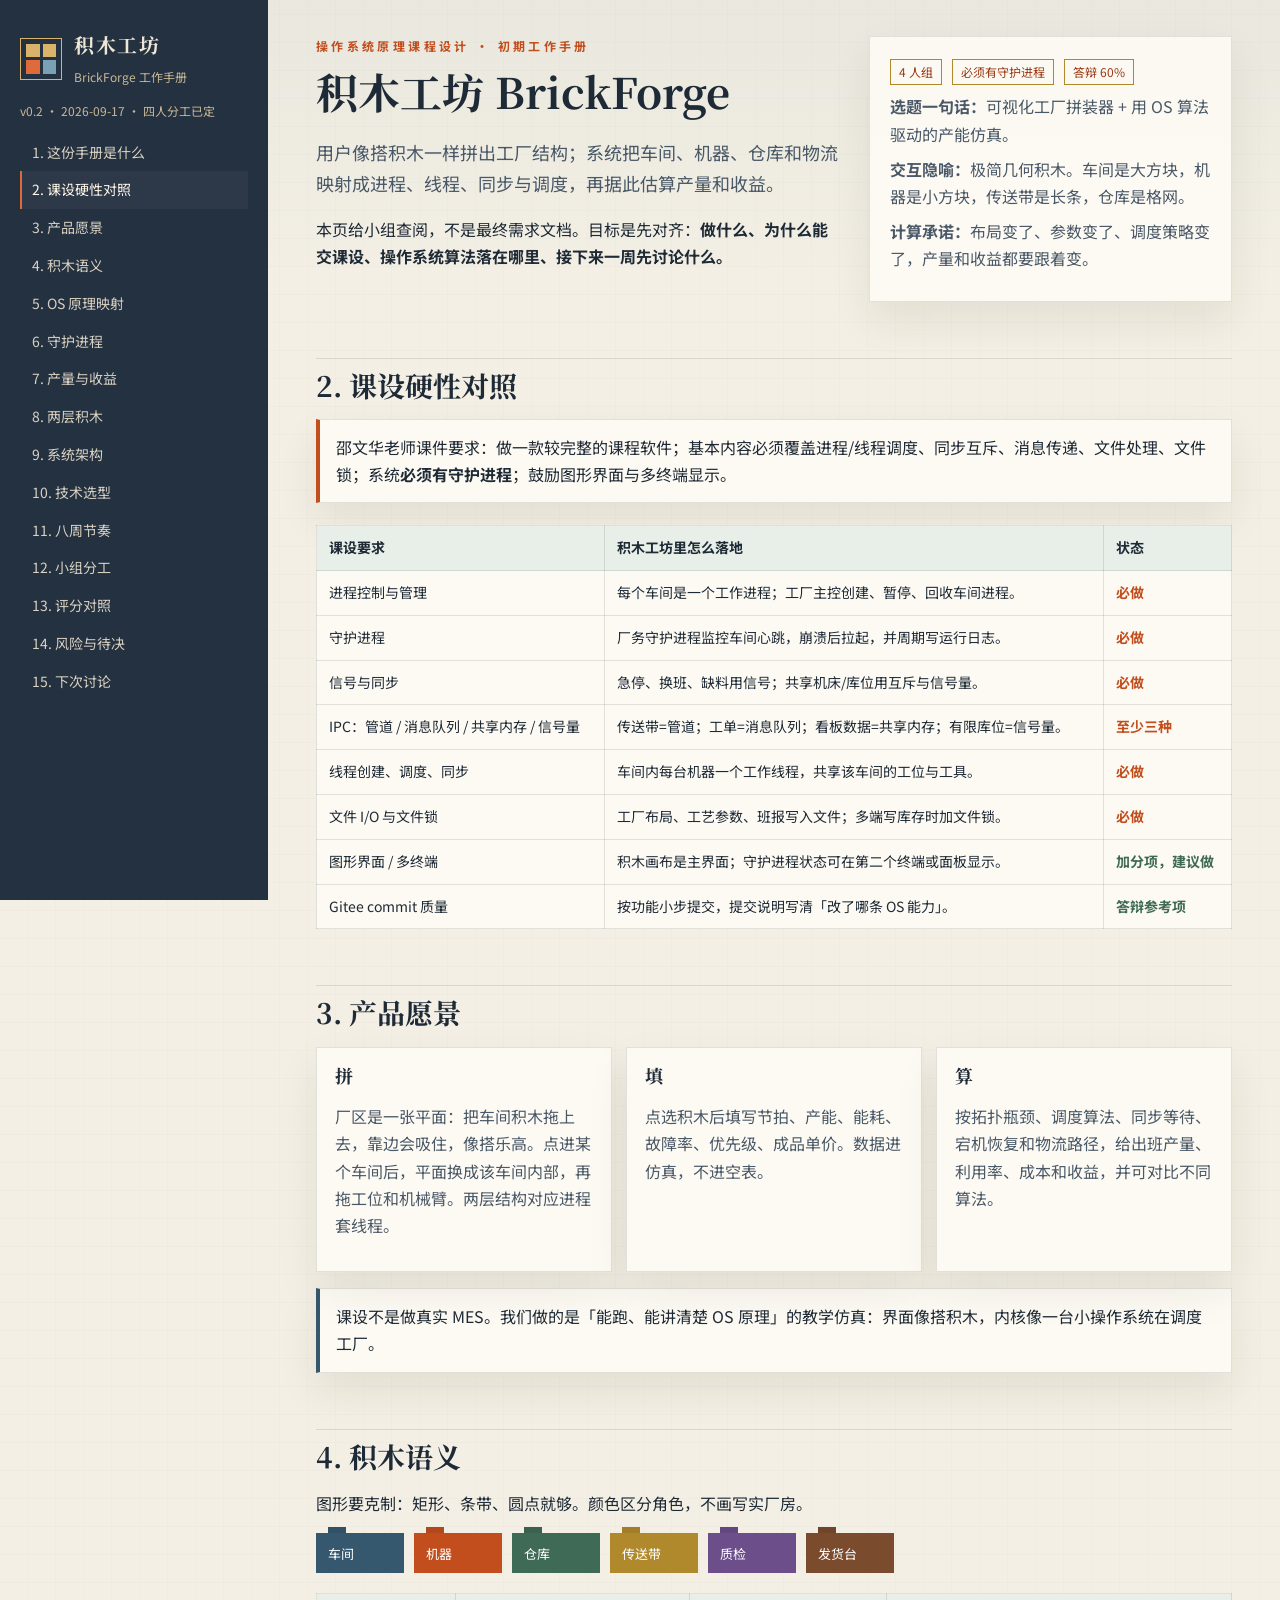
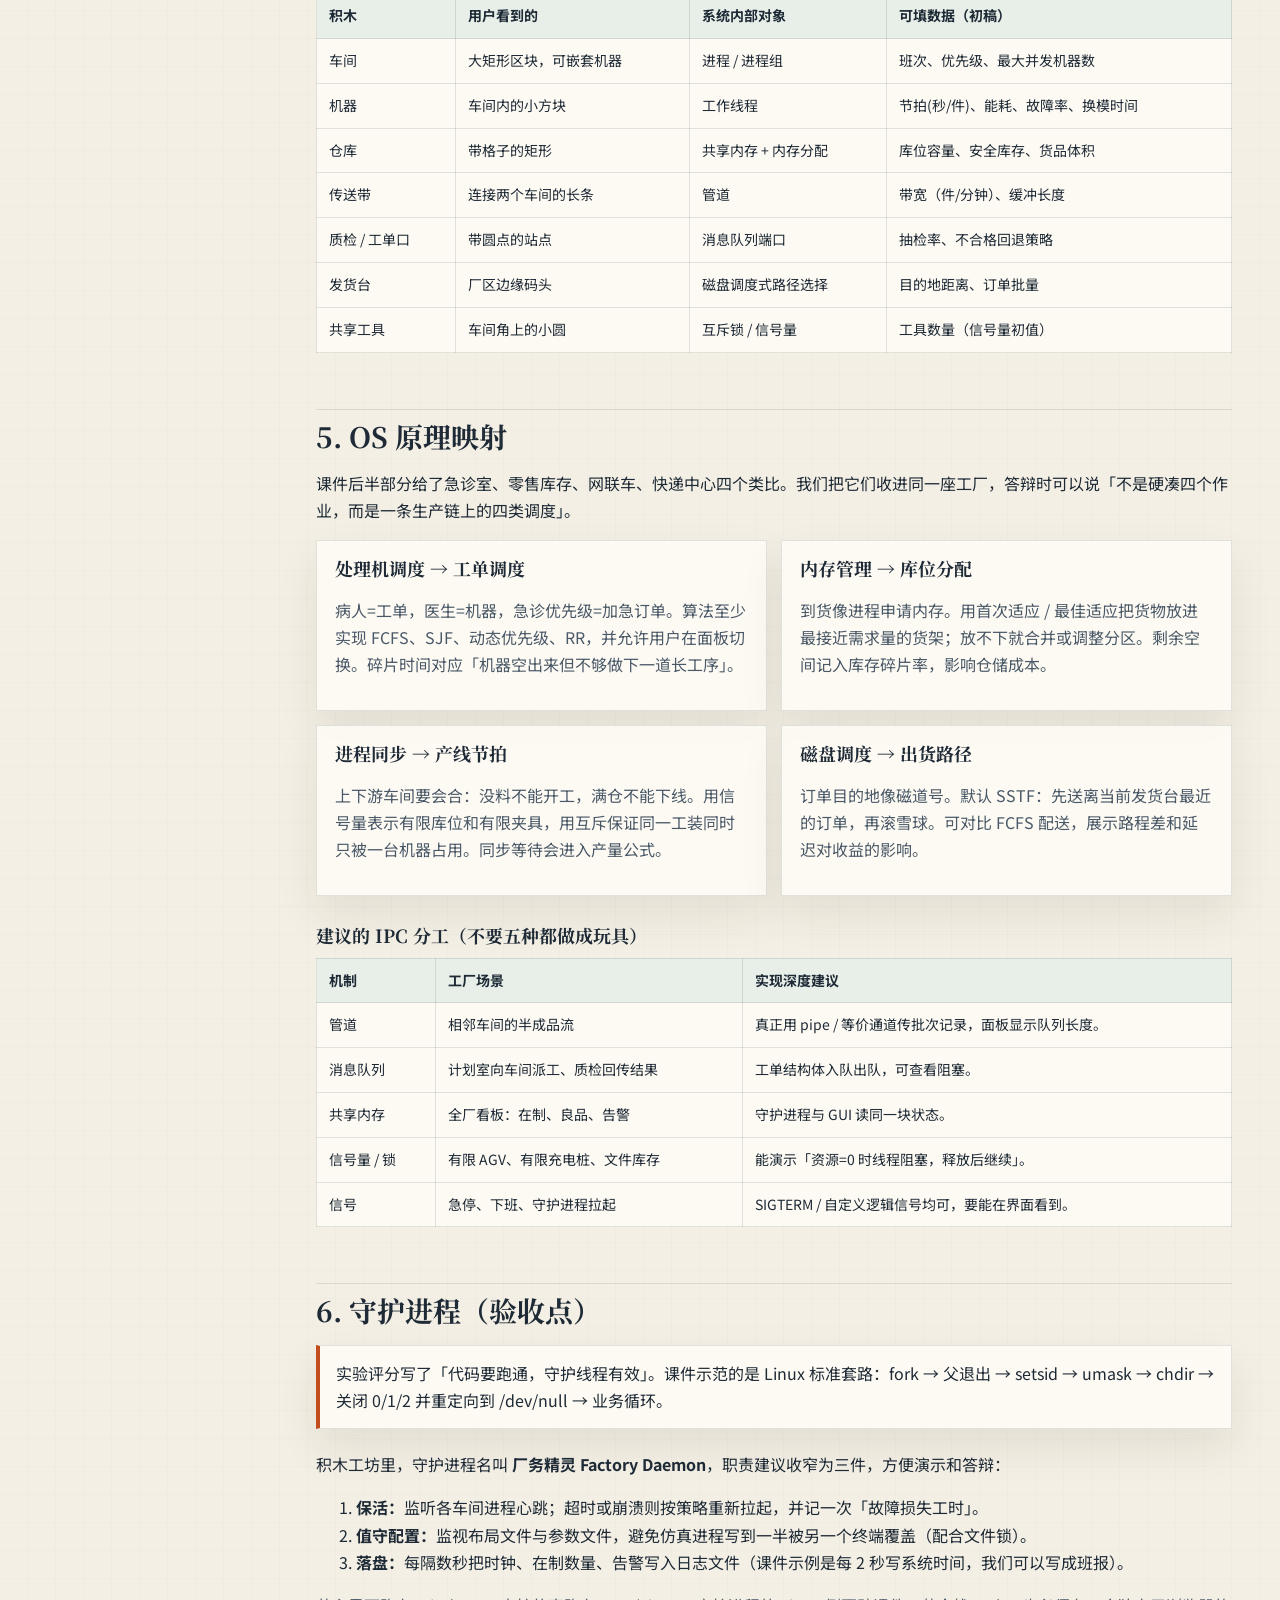
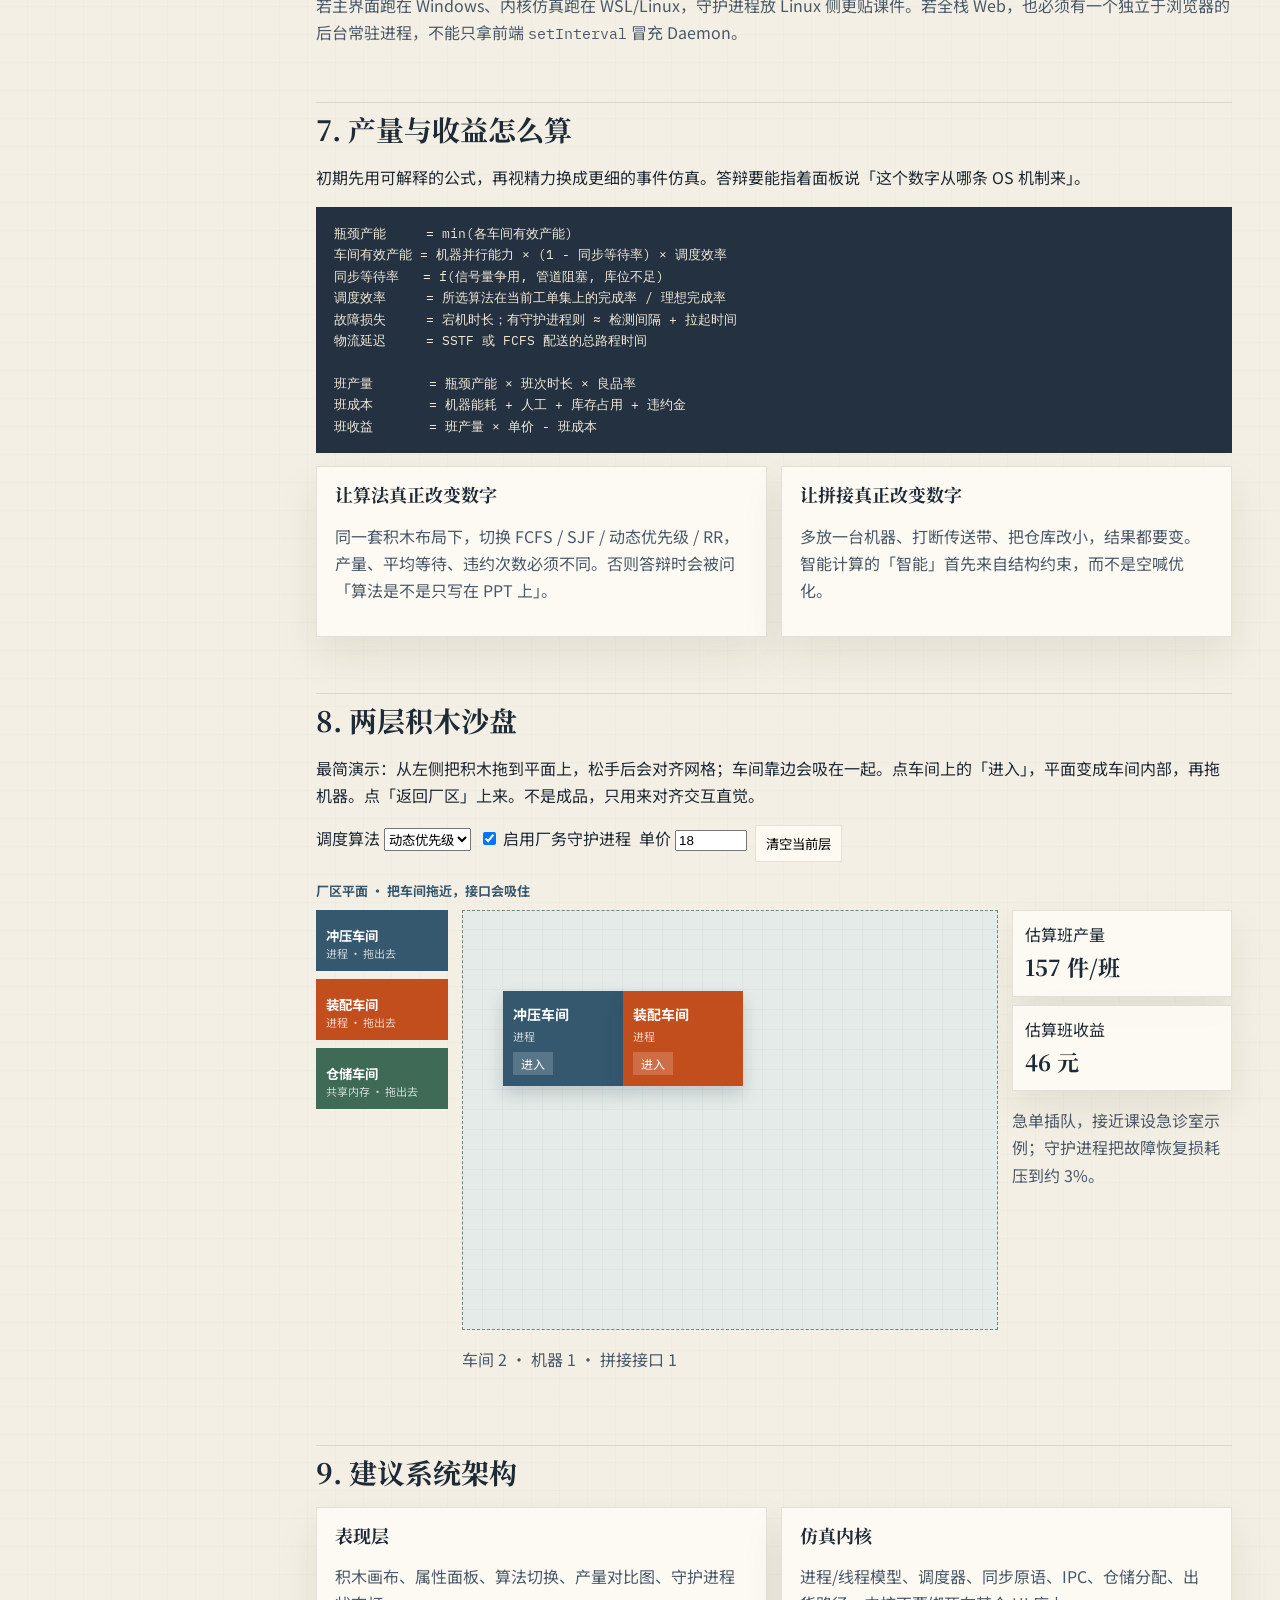
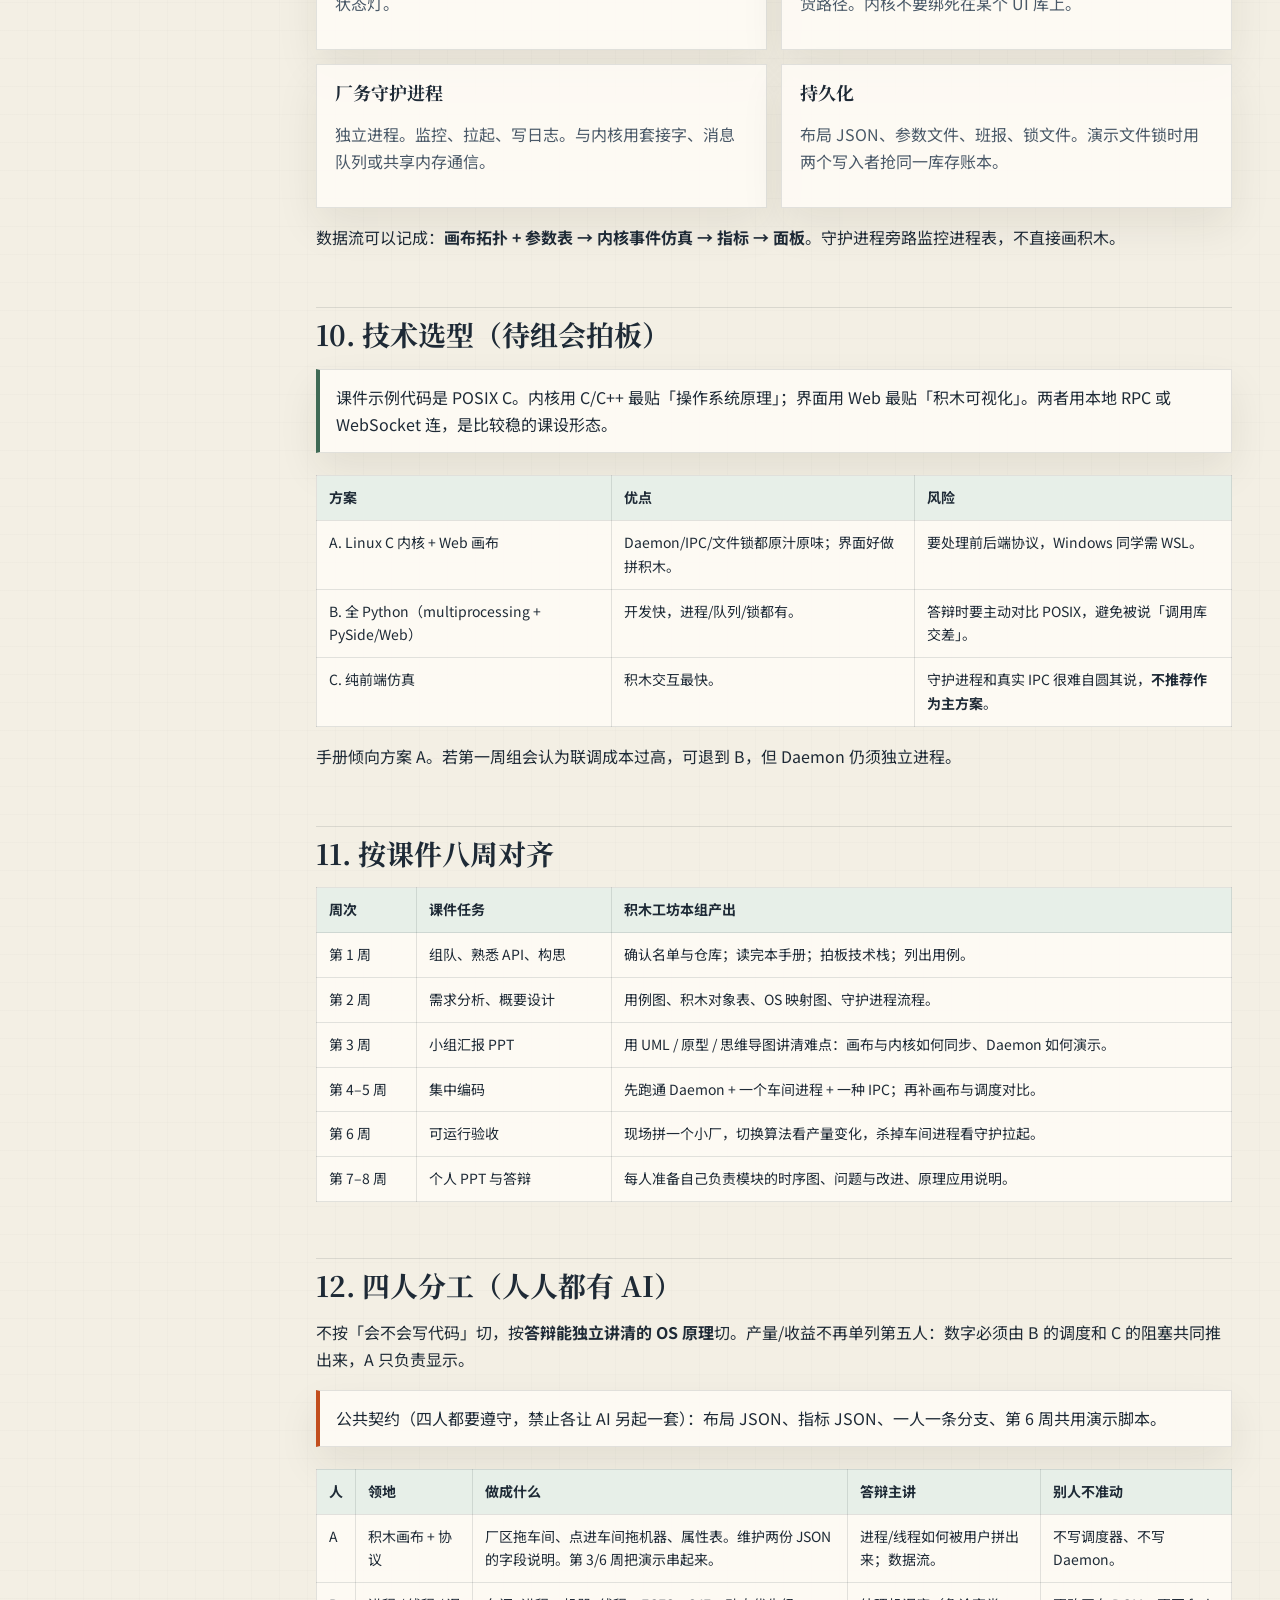
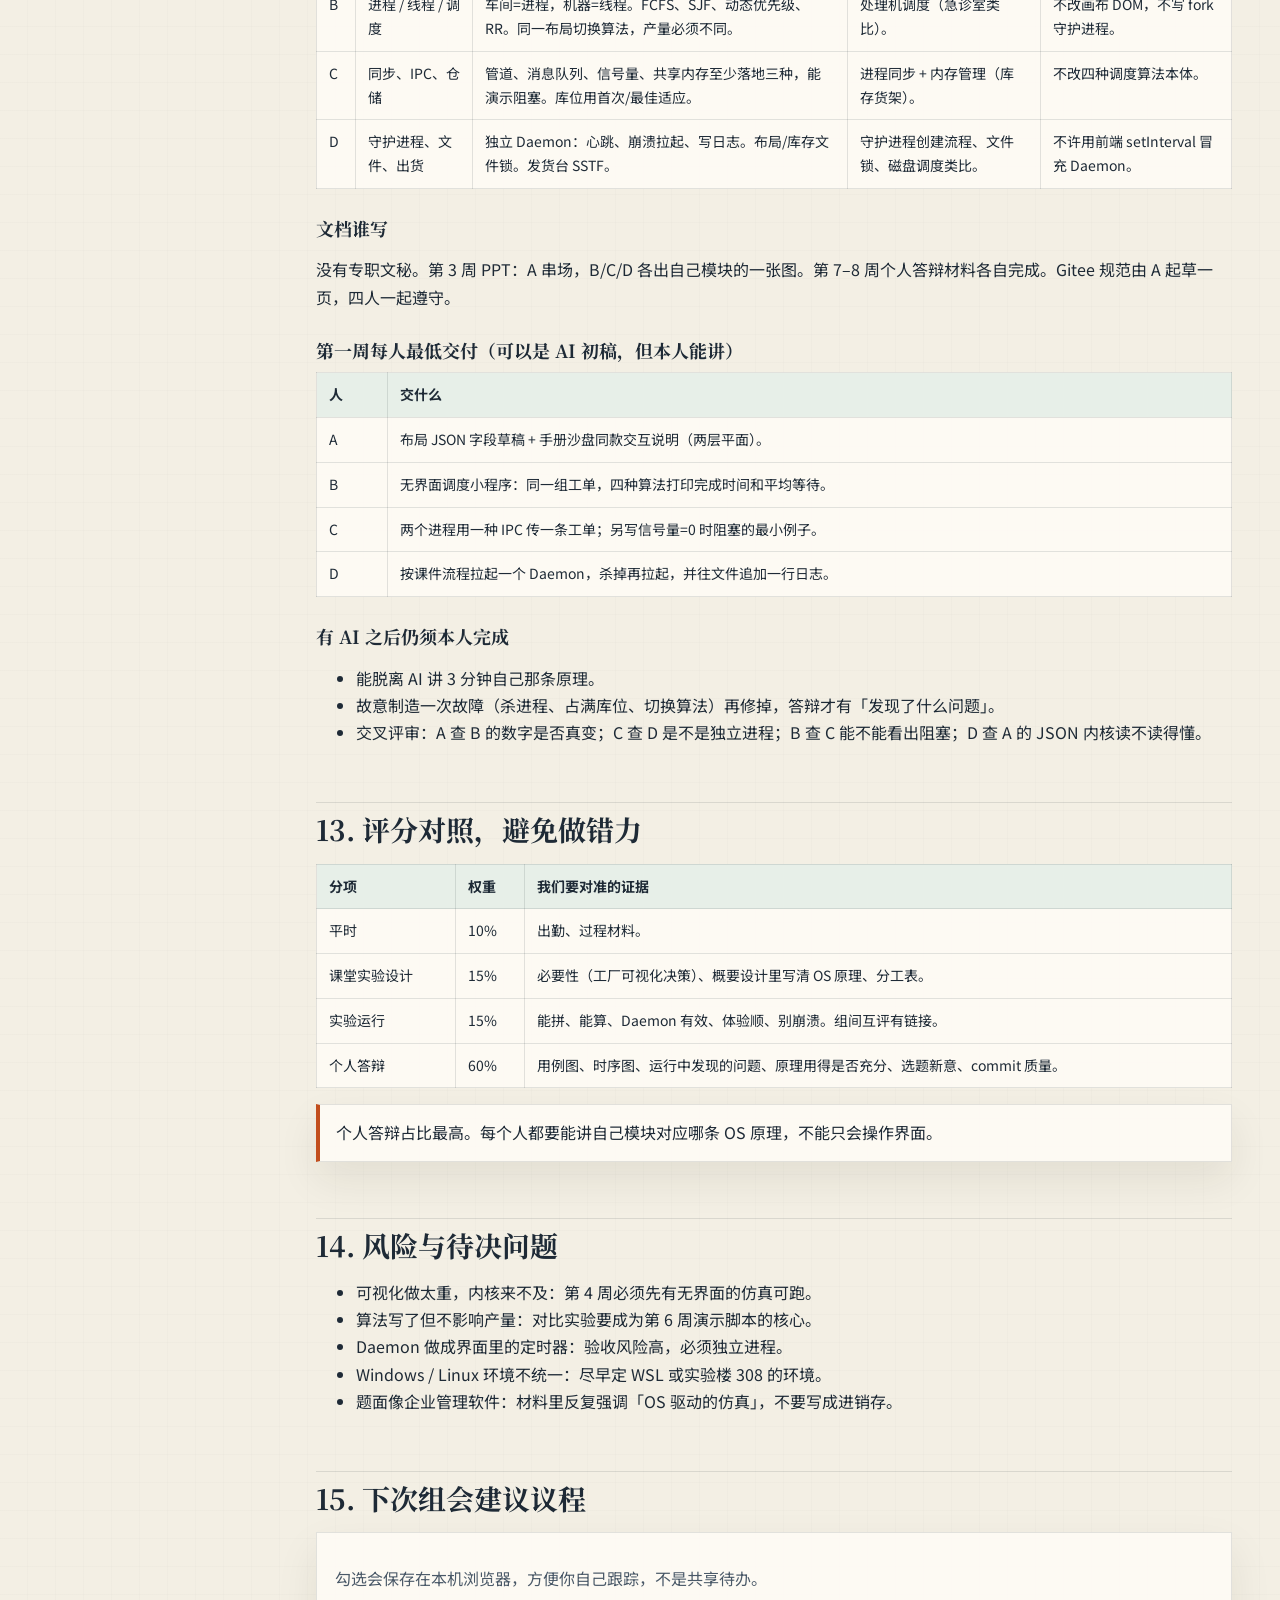
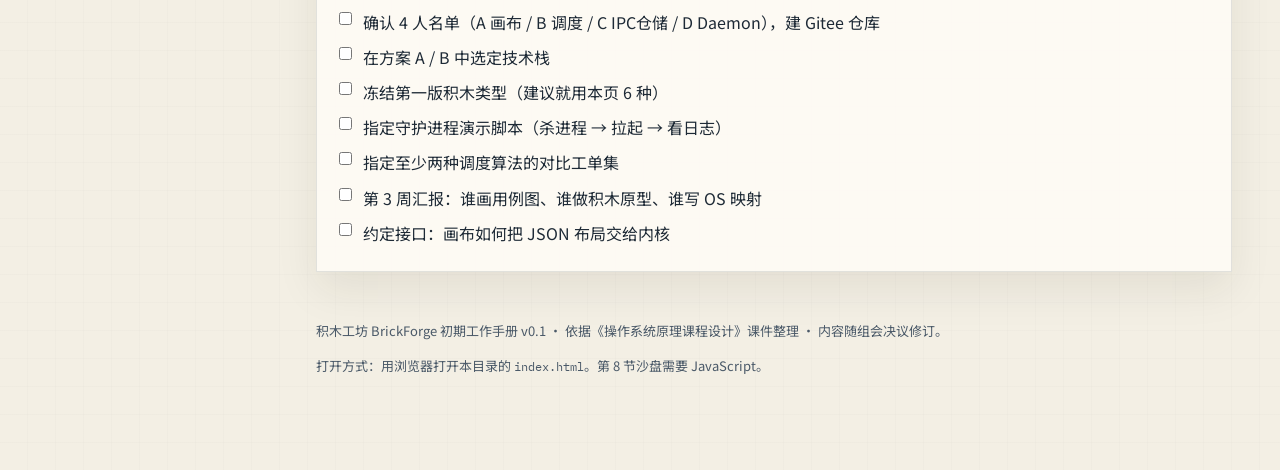
==== handbook/index.html @ a2858336 "Add handbook and first-week scheduler/IPC smoke tests." ====
<!DOCTYPE html>
<html lang="zh-CN">
<head>
  <meta charset="UTF-8" />
  <meta name="viewport" content="width=device-width, initial-scale=1" />
  <title>积木工坊 BrickForge · 初期工作手册</title>
  <link rel="preconnect" href="https://fonts.googleapis.com" />
  <link rel="preconnect" href="https://fonts.gstatic.com" crossorigin />
  <link href="https://fonts.googleapis.com/css2?family=IBM+Plex+Mono:wght@400;500&family=Noto+Sans+SC:wght@400;500;700&family=Noto+Serif+SC:wght@600;700&display=swap" rel="stylesheet" />
  <link rel="stylesheet" href="assets/style.css?v=0.2" />
</head>
<body>
  <button class="menu-btn" id="menu" type="button">目录</button>
  <div class="layout">
    <aside class="sidebar" id="sidebar">
      <div class="mark">
        <div class="logo" aria-hidden="true"><i></i><i></i><i></i><i></i></div>
        <div>
          <strong>积木工坊</strong>
          <span>BrickForge 工作手册</span>
        </div>
      </div>
      <p class="ver">v0.2 · 2026-09-17 · 四人分工已定</p>
      <nav class="nav">
        <a href="#overview">1. 这份手册是什么</a>
        <a href="#requirements">2. 课设硬性对照</a>
        <a href="#vision">3. 产品愿景</a>
        <a href="#bricks">4. 积木语义</a>
        <a href="#os-map">5. OS 原理映射</a>
        <a href="#daemon-plan">6. 守护进程</a>
        <a href="#calc">7. 产量与收益</a>
        <a href="#playground">8. 两层积木</a>
        <a href="#architecture">9. 系统架构</a>
        <a href="#stack">10. 技术选型</a>
        <a href="#timeline">11. 八周节奏</a>
        <a href="#roles">12. 小组分工</a>
        <a href="#grading">13. 评分对照</a>
        <a href="#risks">14. 风险与待决</a>
        <a href="#next">15. 下次讨论</a>
      </nav>
    </aside>

    <main class="content">
      <header class="hero" id="overview">
        <div>
          <div class="kicker">操作系统原理课程设计 · 初期工作手册</div>
          <h1>积木工坊 BrickForge</h1>
          <p class="lead">用户像搭积木一样拼出工厂结构；系统把车间、机器、仓库和物流映射成进程、线程、同步与调度，再据此估算产量和收益。</p>
          <p>本页给小组查阅，不是最终需求文档。目标是先对齐：<b>做什么、为什么能交课设、操作系统算法落在哪里、接下来一周先讨论什么。</b></p>
        </div>
        <div class="hero-card">
          <span class="badge">4 人组</span>
          <span class="badge">必须有守护进程</span>
          <span class="badge">答辩 60%</span>
          <p><b>选题一句话：</b>可视化工厂拼装器 + 用 OS 算法驱动的产能仿真。</p>
          <p><b>交互隐喻：</b>极简几何积木。车间是大方块，机器是小方块，传送带是长条，仓库是格网。</p>
          <p><b>计算承诺：</b>布局变了、参数变了、调度策略变了，产量和收益都要跟着变。</p>
        </div>
      </header>

      <section id="requirements">
        <h2>2. 课设硬性对照</h2>
        <div class="callout">邵文华老师课件要求：做一款较完整的课程软件；基本内容必须覆盖进程/线程调度、同步互斥、消息传递、文件处理、文件锁；系统<b>必须有守护进程</b>；鼓励图形界面与多终端显示。</div>
        <table>
          <thead>
            <tr><th>课设要求</th><th>积木工坊里怎么落地</th><th>状态</th></tr>
          </thead>
          <tbody>
            <tr><td>进程控制与管理</td><td>每个车间是一个工作进程；工厂主控创建、暂停、回收车间进程。</td><td class="must">必做</td></tr>
            <tr><td>守护进程</td><td>厂务守护进程监控车间心跳，崩溃后拉起，并周期写运行日志。</td><td class="must">必做</td></tr>
            <tr><td>信号与同步</td><td>急停、换班、缺料用信号；共享机床/库位用互斥与信号量。</td><td class="must">必做</td></tr>
            <tr><td>IPC：管道 / 消息队列 / 共享内存 / 信号量</td><td>传送带=管道；工单=消息队列；看板数据=共享内存；有限库位=信号量。</td><td class="must">至少三种</td></tr>
            <tr><td>线程创建、调度、同步</td><td>车间内每台机器一个工作线程，共享该车间的工位与工具。</td><td class="must">必做</td></tr>
            <tr><td>文件 I/O 与文件锁</td><td>工厂布局、工艺参数、班报写入文件；多端写库存时加文件锁。</td><td class="must">必做</td></tr>
            <tr><td>图形界面 / 多终端</td><td>积木画布是主界面；守护进程状态可在第二个终端或面板显示。</td><td class="ok">加分项，建议做</td></tr>
            <tr><td>Gitee commit 质量</td><td>按功能小步提交，提交说明写清「改了哪条 OS 能力」。</td><td class="ok">答辩参考项</td></tr>
          </tbody>
        </table>
      </section>

      <section id="vision">
        <h2>3. 产品愿景</h2>
        <div class="grid-3">
          <article class="card">
            <h3>拼</h3>
            <p class="muted">厂区是一张平面：把车间积木拖上去，靠边会吸住，像搭乐高。点进某个车间后，平面换成该车间内部，再拖工位和机械臂。两层结构对应进程套线程。</p>
          </article>
          <article class="card">
            <h3>填</h3>
            <p class="muted">点选积木后填写节拍、产能、能耗、故障率、优先级、成品单价。数据进仿真，不进空表。</p>
          </article>
          <article class="card">
            <h3>算</h3>
            <p class="muted">按拓扑瓶颈、调度算法、同步等待、宕机恢复和物流路径，给出班产量、利用率、成本和收益，并可对比不同算法。</p>
          </article>
        </div>
        <div class="callout steel">课设不是做真实 MES。我们做的是「能跑、能讲清楚 OS 原理」的教学仿真：界面像搭积木，内核像一台小操作系统在调度工厂。</div>
      </section>

      <section id="bricks">
        <h2>4. 积木语义</h2>
        <p>图形要克制：矩形、条带、圆点就够。颜色区分角色，不画写实厂房。</p>
        <div class="brick-row">
          <div class="brick b-shop">车间</div>
          <div class="brick b-machine">机器</div>
          <div class="brick b-store">仓库</div>
          <div class="brick b-belt">传送带</div>
          <div class="brick b-check">质检</div>
          <div class="brick b-dock">发货台</div>
        </div>
        <table>
          <thead>
            <tr><th>积木</th><th>用户看到的</th><th>系统内部对象</th><th>可填数据（初稿）</th></tr>
          </thead>
          <tbody>
            <tr><td>车间</td><td>大矩形区块，可嵌套机器</td><td>进程 / 进程组</td><td>班次、优先级、最大并发机器数</td></tr>
            <tr><td>机器</td><td>车间内的小方块</td><td>工作线程</td><td>节拍(秒/件)、能耗、故障率、换模时间</td></tr>
            <tr><td>仓库</td><td>带格子的矩形</td><td>共享内存 + 内存分配</td><td>库位容量、安全库存、货品体积</td></tr>
            <tr><td>传送带</td><td>连接两个车间的长条</td><td>管道</td><td>带宽（件/分钟）、缓冲长度</td></tr>
            <tr><td>质检 / 工单口</td><td>带圆点的站点</td><td>消息队列端口</td><td>抽检率、不合格回退策略</td></tr>
            <tr><td>发货台</td><td>厂区边缘码头</td><td>磁盘调度式路径选择</td><td>目的地距离、订单批量</td></tr>
            <tr><td>共享工具</td><td>车间角上的小圆</td><td>互斥锁 / 信号量</td><td>工具数量（信号量初值）</td></tr>
          </tbody>
        </table>
      </section>

      <section id="os-map">
        <h2>5. OS 原理映射</h2>
        <p>课件后半部分给了急诊室、零售库存、网联车、快递中心四个类比。我们把它们收进同一座工厂，答辩时可以说「不是硬凑四个作业，而是一条生产链上的四类调度」。</p>
        <div class="grid-2">
          <article class="card">
            <h3>处理机调度 → 工单调度</h3>
            <p class="muted">病人=工单，医生=机器，急诊优先级=加急订单。算法至少实现 FCFS、SJF、动态优先级、RR，并允许用户在面板切换。碎片时间对应「机器空出来但不够做下一道长工序」。</p>
          </article>
          <article class="card">
            <h3>内存管理 → 库位分配</h3>
            <p class="muted">到货像进程申请内存。用首次适应 / 最佳适应把货物放进最接近需求量的货架；放不下就合并或调整分区。剩余空间记入库存碎片率，影响仓储成本。</p>
          </article>
          <article class="card">
            <h3>进程同步 → 产线节拍</h3>
            <p class="muted">上下游车间要会合：没料不能开工，满仓不能下线。用信号量表示有限库位和有限夹具，用互斥保证同一工装同时只被一台机器占用。同步等待会进入产量公式。</p>
          </article>
          <article class="card">
            <h3>磁盘调度 → 出货路径</h3>
            <p class="muted">订单目的地像磁道号。默认 SSTF：先送离当前发货台最近的订单，再滚雪球。可对比 FCFS 配送，展示路程差和延迟对收益的影响。</p>
          </article>
        </div>
        <h3>建议的 IPC 分工（不要五种都做成玩具）</h3>
        <table>
          <thead>
            <tr><th>机制</th><th>工厂场景</th><th>实现深度建议</th></tr>
          </thead>
          <tbody>
            <tr><td>管道</td><td>相邻车间的半成品流</td><td>真正用 pipe / 等价通道传批次记录，面板显示队列长度。</td></tr>
            <tr><td>消息队列</td><td>计划室向车间派工、质检回传结果</td><td>工单结构体入队出队，可查看阻塞。</td></tr>
            <tr><td>共享内存</td><td>全厂看板：在制、良品、告警</td><td>守护进程与 GUI 读同一块状态。</td></tr>
            <tr><td>信号量 / 锁</td><td>有限 AGV、有限充电桩、文件库存</td><td>能演示「资源=0 时线程阻塞，释放后继续」。</td></tr>
            <tr><td>信号</td><td>急停、下班、守护进程拉起</td><td>SIGTERM / 自定义逻辑信号均可，要能在界面看到。</td></tr>
          </tbody>
        </table>
      </section>

      <section id="daemon-plan">
        <h2>6. 守护进程（验收点）</h2>
        <div class="callout">实验评分写了「代码要跑通，守护线程有效」。课件示范的是 Linux 标准套路：fork → 父退出 → setsid → umask → chdir → 关闭 0/1/2 并重定向到 /dev/null → 业务循环。</div>
        <p>积木工坊里，守护进程名叫 <b>厂务精灵 Factory Daemon</b>，职责建议收窄为三件，方便演示和答辩：</p>
        <ol>
          <li><b>保活：</b>监听各车间进程心跳；超时或崩溃则按策略重新拉起，并记一次「故障损失工时」。</li>
          <li><b>值守配置：</b>监视布局文件与参数文件，避免仿真进程写到一半被另一个终端覆盖（配合文件锁）。</li>
          <li><b>落盘：</b>每隔数秒把时钟、在制数量、告警写入日志文件（课件示例是每 2 秒写系统时间，我们可以写成班报）。</li>
        </ol>
        <p class="muted">若主界面跑在 Windows、内核仿真跑在 WSL/Linux，守护进程放 Linux 侧更贴课件。若全栈 Web，也必须有一个独立于浏览器的后台常驻进程，不能只拿前端 <code>setInterval</code> 冒充 Daemon。</p>
      </section>

      <section id="calc">
        <h2>7. 产量与收益怎么算</h2>
        <p>初期先用可解释的公式，再视精力换成更细的事件仿真。答辩要能指着面板说「这个数字从哪条 OS 机制来」。</p>
        <pre class="formula">瓶颈产能     = min(各车间有效产能)
车间有效产能 = 机器并行能力 × (1 - 同步等待率) × 调度效率
同步等待率   = f(信号量争用, 管道阻塞, 库位不足)
调度效率     = 所选算法在当前工单集上的完成率 / 理想完成率
故障损失     = 宕机时长；有守护进程则 ≈ 检测间隔 + 拉起时间
物流延迟     = SSTF 或 FCFS 配送的总路程时间

班产量       = 瓶颈产能 × 班次时长 × 良品率
班成本       = 机器能耗 + 人工 + 库存占用 + 违约金
班收益       = 班产量 × 单价 - 班成本</pre>
        <div class="grid-2">
          <article class="card">
            <h3>让算法真正改变数字</h3>
            <p class="muted">同一套积木布局下，切换 FCFS / SJF / 动态优先级 / RR，产量、平均等待、违约次数必须不同。否则答辩时会被问「算法是不是只写在 PPT 上」。</p>
          </article>
          <article class="card">
            <h3>让拼接真正改变数字</h3>
            <p class="muted">多放一台机器、打断传送带、把仓库改小，结果都要变。智能计算的「智能」首先来自结构约束，而不是空喊优化。</p>
          </article>
        </div>
      </section>

      <section id="playground">
        <h2>8. 两层积木沙盘</h2>
        <p>最简演示：从左侧把积木拖到平面上，松手后会对齐网格；车间靠边会吸在一起。点车间上的「进入」，平面变成车间内部，再拖机器。点「返回厂区」上来。不是成品，只用来对齐交互直觉。</p>
        <div class="toolbar">
          <button id="back" type="button" hidden>返回厂区</button>
          <label>调度算法
            <select id="sched">
              <option value="fcfs">FCFS</option>
              <option value="sjf">SJF</option>
              <option value="priority" selected>动态优先级</option>
              <option value="rr">RR</option>
            </select>
          </label>
          <label><input id="daemon-on" type="checkbox" checked /> 启用厂务守护进程</label>
          <label>单价 <input id="price" type="number" value="18" min="1" style="width:72px" /></label>
          <button id="clear" type="button">清空当前层</button>
        </div>
        <p class="crumb" id="crumb">厂区平面 · 车间 = 进程</p>
        <div class="playground">
          <div class="palette" id="palette"></div>
          <div>
            <div class="stage" id="stage" aria-label="积木平面"></div>
            <p class="muted" id="m-struct"></p>
          </div>
          <div class="metrics">
            <div class="metric"><span>估算班产量</span><b id="m-yield">0 件/班</b></div>
            <div class="metric"><span>估算班收益</span><b id="m-rev">0 元</b></div>
            <p class="muted" id="m-note"></p>
          </div>
        </div>
      </section>

      <section id="architecture">
        <h2>9. 建议系统架构</h2>
        <div class="grid-2">
          <article class="card">
            <h3>表现层</h3>
            <p class="muted">积木画布、属性面板、算法切换、产量对比图、守护进程状态灯。</p>
          </article>
          <article class="card">
            <h3>仿真内核</h3>
            <p class="muted">进程/线程模型、调度器、同步原语、IPC、仓储分配、出货路径。内核不要绑死在某个 UI 库上。</p>
          </article>
          <article class="card">
            <h3>厂务守护进程</h3>
            <p class="muted">独立进程。监控、拉起、写日志。与内核用套接字、消息队列或共享内存通信。</p>
          </article>
          <article class="card">
            <h3>持久化</h3>
            <p class="muted">布局 JSON、参数文件、班报、锁文件。演示文件锁时用两个写入者抢同一库存账本。</p>
          </article>
        </div>
        <p>数据流可以记成：<b>画布拓扑 + 参数表 → 内核事件仿真 → 指标 → 面板</b>。守护进程旁路监控进程表，不直接画积木。</p>
      </section>

      <section id="stack">
        <h2>10. 技术选型（待组会拍板）</h2>
        <div class="callout sage">课件示例代码是 POSIX C。内核用 C/C++ 最贴「操作系统原理」；界面用 Web 最贴「积木可视化」。两者用本地 RPC 或 WebSocket 连，是比较稳的课设形态。</div>
        <table>
          <thead>
            <tr><th>方案</th><th>优点</th><th>风险</th></tr>
          </thead>
          <tbody>
            <tr><td>A. Linux C 内核 + Web 画布</td><td>Daemon/IPC/文件锁都原汁原味；界面好做拼积木。</td><td>要处理前后端协议，Windows 同学需 WSL。</td></tr>
            <tr><td>B. 全 Python（multiprocessing + PySide/Web）</td><td>开发快，进程/队列/锁都有。</td><td>答辩时要主动对比 POSIX，避免被说「调用库交差」。</td></tr>
            <tr><td>C. 纯前端仿真</td><td>积木交互最快。</td><td>守护进程和真实 IPC 很难自圆其说，<b>不推荐作为主方案</b>。</td></tr>
          </tbody>
        </table>
        <p>手册倾向方案 A。若第一周组会认为联调成本过高，可退到 B，但 Daemon 仍须独立进程。</p>
      </section>

      <section id="timeline">
        <h2>11. 按课件八周对齐</h2>
        <table>
          <thead>
            <tr><th>周次</th><th>课件任务</th><th>积木工坊本组产出</th></tr>
          </thead>
          <tbody>
            <tr><td>第 1 周</td><td>组队、熟悉 API、构思</td><td>确认名单与仓库；读完本手册；拍板技术栈；列出用例。</td></tr>
            <tr><td>第 2 周</td><td>需求分析、概要设计</td><td>用例图、积木对象表、OS 映射图、守护进程流程。</td></tr>
            <tr><td>第 3 周</td><td>小组汇报 PPT</td><td>用 UML / 原型 / 思维导图讲清难点：画布与内核如何同步、Daemon 如何演示。</td></tr>
            <tr><td>第 4–5 周</td><td>集中编码</td><td>先跑通 Daemon + 一个车间进程 + 一种 IPC；再补画布与调度对比。</td></tr>
            <tr><td>第 6 周</td><td>可运行验收</td><td>现场拼一个小厂，切换算法看产量变化，杀掉车间进程看守护拉起。</td></tr>
            <tr><td>第 7–8 周</td><td>个人 PPT 与答辩</td><td>每人准备自己负责模块的时序图、问题与改进、原理应用说明。</td></tr>
          </tbody>
        </table>
      </section>

      <section id="roles">
        <h2>12. 四人分工（人人都有 AI）</h2>
        <p>不按「会不会写代码」切，按<b>答辩能独立讲清的 OS 原理</b>切。产量/收益不再单列第五人：数字必须由 B 的调度和 C 的阻塞共同推出来，A 只负责显示。</p>
        <div class="callout">公共契约（四人都要遵守，禁止各让 AI 另起一套）：布局 JSON、指标 JSON、一人一条分支、第 6 周共用演示脚本。</div>
        <table>
          <thead>
            <tr><th>人</th><th>领地</th><th>做成什么</th><th>答辩主讲</th><th>别人不准动</th></tr>
          </thead>
          <tbody>
            <tr>
              <td>A</td>
              <td>积木画布 + 协议</td>
              <td>厂区拖车间、点进车间拖机器、属性表。维护两份 JSON 的字段说明。第 3/6 周把演示串起来。</td>
              <td>进程/线程如何被用户拼出来；数据流。</td>
              <td>不写调度器、不写 Daemon。</td>
            </tr>
            <tr>
              <td>B</td>
              <td>进程 / 线程 / 调度</td>
              <td>车间=进程，机器=线程。FCFS、SJF、动态优先级、RR。同一布局切换算法，产量必须不同。</td>
              <td>处理机调度（急诊室类比）。</td>
              <td>不改画布 DOM，不写 fork 守护进程。</td>
            </tr>
            <tr>
              <td>C</td>
              <td>同步、IPC、仓储</td>
              <td>管道、消息队列、信号量、共享内存至少落地三种，能演示阻塞。库位用首次/最佳适应。</td>
              <td>进程同步 + 内存管理（库存货架）。</td>
              <td>不改四种调度算法本体。</td>
            </tr>
            <tr>
              <td>D</td>
              <td>守护进程、文件、出货</td>
              <td>独立 Daemon：心跳、崩溃拉起、写日志。布局/库存文件锁。发货台 SSTF。</td>
              <td>守护进程创建流程、文件锁、磁盘调度类比。</td>
              <td>不许用前端 setInterval 冒充 Daemon。</td>
            </tr>
          </tbody>
        </table>
        <h3>文档谁写</h3>
        <p>没有专职文秘。第 3 周 PPT：A 串场，B/C/D 各出自己模块的一张图。第 7–8 周个人答辩材料各自完成。Gitee 规范由 A 起草一页，四人一起遵守。</p>
        <h3>第一周每人最低交付（可以是 AI 初稿，但本人能讲）</h3>
        <table>
          <thead>
            <tr><th>人</th><th>交什么</th></tr>
          </thead>
          <tbody>
            <tr><td>A</td><td>布局 JSON 字段草稿 + 手册沙盘同款交互说明（两层平面）。</td></tr>
            <tr><td>B</td><td>无界面调度小程序：同一组工单，四种算法打印完成时间和平均等待。</td></tr>
            <tr><td>C</td><td>两个进程用一种 IPC 传一条工单；另写信号量=0 时阻塞的最小例子。</td></tr>
            <tr><td>D</td><td>按课件流程拉起一个 Daemon，杀掉再拉起，并往文件追加一行日志。</td></tr>
          </tbody>
        </table>
        <h3>有 AI 之后仍须本人完成</h3>
        <ul>
          <li>能脱离 AI 讲 3 分钟自己那条原理。</li>
          <li>故意制造一次故障（杀进程、占满库位、切换算法）再修掉，答辩才有「发现了什么问题」。</li>
          <li>交叉评审：A 查 B 的数字是否真变；C 查 D 是不是独立进程；B 查 C 能不能看出阻塞；D 查 A 的 JSON 内核读不读得懂。</li>
        </ul>
      </section>

      <section id="grading">
        <h2>13. 评分对照，避免做错力</h2>
        <table>
          <thead>
            <tr><th>分项</th><th>权重</th><th>我们要对准的证据</th></tr>
          </thead>
          <tbody>
            <tr><td>平时</td><td>10%</td><td>出勤、过程材料。</td></tr>
            <tr><td>课堂实验设计</td><td>15%</td><td>必要性（工厂可视化决策）、概要设计里写清 OS 原理、分工表。</td></tr>
            <tr><td>实验运行</td><td>15%</td><td>能拼、能算、Daemon 有效、体验顺、别崩溃。组间互评有链接。</td></tr>
            <tr><td>个人答辩</td><td>60%</td><td>用例图、时序图、运行中发现的问题、原理用得是否充分、选题新意、commit 质量。</td></tr>
          </tbody>
        </table>
        <div class="callout">个人答辩占比最高。每个人都要能讲自己模块对应哪条 OS 原理，不能只会操作界面。</div>
      </section>

      <section id="risks">
        <h2>14. 风险与待决问题</h2>
        <ul>
          <li>可视化做太重，内核来不及：第 4 周必须先有无界面的仿真可跑。</li>
          <li>算法写了但不影响产量：对比实验要成为第 6 周演示脚本的核心。</li>
          <li>Daemon 做成界面里的定时器：验收风险高，必须独立进程。</li>
          <li>Windows / Linux 环境不统一：尽早定 WSL 或实验楼 308 的环境。</li>
          <li>题面像企业管理软件：材料里反复强调「OS 驱动的仿真」，不要写成进销存。</li>
        </ul>
      </section>

      <section id="next">
        <h2>15. 下次组会建议议程</h2>
        <div class="card checks" id="checklist">
          <p class="muted">勾选会保存在本机浏览器，方便你自己跟踪，不是共享待办。</p>
          <label><input id="c1" type="checkbox" /> 确认 4 人名单（A 画布 / B 调度 / C IPC仓储 / D Daemon），建 Gitee 仓库</label>
          <label><input id="c2" type="checkbox" /> 在方案 A / B 中选定技术栈</label>
          <label><input id="c3" type="checkbox" /> 冻结第一版积木类型（建议就用本页 6 种）</label>
          <label><input id="c4" type="checkbox" /> 指定守护进程演示脚本（杀进程 → 拉起 → 看日志）</label>
          <label><input id="c5" type="checkbox" /> 指定至少两种调度算法的对比工单集</label>
          <label><input id="c6" type="checkbox" /> 第 3 周汇报：谁画用例图、谁做积木原型、谁写 OS 映射</label>
          <label><input id="c7" type="checkbox" /> 约定接口：画布如何把 JSON 布局交给内核</label>
        </div>
      </section>

      <footer class="footer">
        <p>积木工坊 BrickForge 初期工作手册 v0.1 · 依据《操作系统原理课程设计》课件整理 · 内容随组会决议修订。</p>
        <p>打开方式：用浏览器打开本目录的 <code>index.html</code>。第 8 节沙盘需要 JavaScript。</p>
      </footer>
    </main>
  </div>
  <script src="assets/handbook.js?v=0.2"></script>
</body>
</html>
---- handbook/assets/style.css ----
:root {
  --paper: #f3efe4;
  --paper-2: #ebe4d4;
  --ink: #1e2a36;
  --ink-soft: #4a5968;
  --line: rgba(30, 42, 54, 0.12);
  --rust: #c24e1d;
  --rust-deep: #9a3914;
  --steel: #35586f;
  --sage: #3f6a55;
  --brass: #b0892c;
  --card: rgba(255, 252, 246, 0.86);
  --shadow: 0 18px 40px rgba(40, 32, 18, 0.08);
  --mono: "IBM Plex Mono", "Cascadia Mono", ui-monospace, monospace;
  --sans: "Noto Sans SC", "PingFang SC", "Microsoft YaHei", sans-serif;
  --serif: "Noto Serif SC", "Songti SC", serif;
  --sidebar: 268px;
}

* { box-sizing: border-box; }
html { scroll-behavior: smooth; }
body {
  margin: 0;
  color: var(--ink);
  font-family: var(--sans);
  background:
    linear-gradient(180deg, rgba(53, 88, 111, 0.05), transparent 280px),
    repeating-linear-gradient(0deg, transparent, transparent 27px, rgba(30, 42, 54, 0.035) 28px),
    repeating-linear-gradient(90deg, transparent, transparent 27px, rgba(30, 42, 54, 0.035) 28px),
    var(--paper);
  line-height: 1.7;
}

a { color: var(--steel); }
code, .mono { font-family: var(--mono); font-size: 0.92em; }

.layout {
  display: grid;
  grid-template-columns: var(--sidebar) 1fr;
  min-height: 100vh;
}

.sidebar {
  position: sticky;
  top: 0;
  height: 100vh;
  padding: 28px 20px 24px;
  background: #243140;
  color: #efe7d6;
  overflow: auto;
}

.mark {
  display: flex;
  gap: 12px;
  align-items: center;
  margin-bottom: 8px;
}

.logo {
  width: 42px;
  height: 42px;
  border: 1.5px solid #d9b36a;
  display: grid;
  grid-template-columns: 1fr 1fr;
  gap: 3px;
  padding: 5px;
}

.logo i {
  display: block;
  background: #d9b36a;
}
.logo i:nth-child(3) { background: #e06a3a; }
.logo i:nth-child(4) { background: #7aa0b5; }

.mark strong {
  display: block;
  font-family: var(--serif);
  font-size: 20px;
  letter-spacing: 0.08em;
}
.mark span, .ver {
  color: #c9b894;
  font-size: 12px;
}

.nav a {
  display: block;
  color: #d9d1c2;
  text-decoration: none;
  padding: 7px 10px;
  border-left: 2px solid transparent;
  font-size: 14px;
}
.nav a:hover, .nav a.active {
  color: #fff7e8;
  border-left-color: #e06a3a;
  background: rgba(255,255,255,0.04);
}

.menu-btn {
  display: none;
  position: fixed;
  top: 14px;
  right: 14px;
  z-index: 20;
  background: #243140;
  color: #efe7d6;
  border: 0;
  padding: 8px 12px;
  font-family: inherit;
}

.content {
  padding: 36px 48px 80px;
  max-width: 1080px;
}

.hero {
  display: grid;
  grid-template-columns: 1.3fr 0.9fr;
  gap: 28px;
  margin-bottom: 42px;
}
.kicker {
  color: var(--rust);
  letter-spacing: 0.28em;
  font-size: 12px;
  font-weight: 700;
}
h1, h2, h3 { font-family: var(--serif); line-height: 1.3; }
h1 { font-size: 42px; margin: 8px 0 12px; }
h2 {
  font-size: 28px;
  margin: 56px 0 16px;
  padding-top: 8px;
  border-top: 1px solid var(--line);
}
h3 { font-size: 18px; margin: 28px 0 10px; }
.lead { font-size: 18px; color: var(--ink-soft); max-width: 40em; }

.hero-card, .card, .callout, .metric {
  background: var(--card);
  border: 1px solid var(--line);
  box-shadow: var(--shadow);
}
.hero-card { padding: 20px; }
.hero-card p { margin: 8px 0; color: var(--ink-soft); }
.badge {
  display: inline-block;
  border: 1px solid var(--brass);
  color: var(--rust-deep);
  padding: 2px 8px;
  font-size: 12px;
  margin-right: 6px;
}

.grid-2, .grid-3, .grid-4 {
  display: grid;
  gap: 14px;
}
.grid-2 { grid-template-columns: 1fr 1fr; }
.grid-3 { grid-template-columns: 1fr 1fr 1fr; }
.grid-4 { grid-template-columns: repeat(4, 1fr); }
.card { padding: 16px 18px; }
.card h3 { margin-top: 0; }
.muted { color: var(--ink-soft); }

.callout {
  padding: 14px 16px;
  border-left: 4px solid var(--rust);
  margin: 16px 0 22px;
}
.callout.steel { border-left-color: var(--steel); }
.callout.sage { border-left-color: var(--sage); }

table {
  width: 100%;
  border-collapse: collapse;
  background: var(--card);
  font-size: 14px;
}
th, td {
  border: 1px solid var(--line);
  padding: 10px 12px;
  text-align: left;
  vertical-align: top;
}
th { background: #e7efe8; font-weight: 700; }
.ok { color: var(--sage); font-weight: 700; }
.must { color: var(--rust); font-weight: 700; }

.brick-row {
  display: flex;
  flex-wrap: wrap;
  gap: 10px;
  margin: 12px 0 20px;
}
.brick {
  min-width: 88px;
  padding: 10px 12px 8px;
  color: #fff;
  font-size: 13px;
  position: relative;
}
.brick::after {
  content: "";
  position: absolute;
  top: -6px;
  left: 12px;
  width: 18px;
  height: 6px;
  background: inherit;
  filter: brightness(0.92);
}
.b-shop { background: #35586f; }
.b-machine { background: #c24e1d; }
.b-store { background: #3f6a55; }
.b-belt { background: #b0892c; }
.b-check { background: #6b4e8a; }
.b-dock { background: #7a4b2d; }

.formula {
  font-family: var(--mono);
  background: #243140;
  color: #efe7d6;
  padding: 16px 18px;
  overflow: auto;
  font-size: 13px;
  line-height: 1.65;
}

.playground {
  display: grid;
  grid-template-columns: 132px 1fr 220px;
  gap: 14px;
  align-items: start;
}
.palette button, .checks button, select, input[type="range"] {
  font-family: inherit;
}
.palette button, .toolbar button, .checks button {
  width: 100%;
  margin: 0 0 8px;
  padding: 8px 10px;
  border: 1px solid var(--line);
  cursor: pointer;
  font-family: inherit;
}
.toolbar button, .checks button {
  background: #fffaf1;
}
.palette .brick-src {
  color: #fff;
  border: 0;
  cursor: grab;
  position: relative;
  padding: 16px 10px 10px;
  text-align: left;
}
.palette .brick-src small {
  display: block;
  opacity: 0.75;
  font-size: 11px;
}
.crumb {
  margin: 0 0 8px;
  font-size: 13px;
  color: var(--steel);
  font-weight: 700;
}
.stage {
  position: relative;
  height: 420px;
  overflow: hidden;
  border: 1px dashed #6f8580;
  background:
    linear-gradient(rgba(255,255,255,0.35), rgba(255,255,255,0.35)),
    repeating-linear-gradient(0deg, transparent, transparent 19px, rgba(53,88,111,0.12) 20px),
    repeating-linear-gradient(90deg, transparent, transparent 19px, rgba(53,88,111,0.12) 20px),
    #d5e0dc;
  touch-action: none;
}
.stage.inside {
  background:
    linear-gradient(rgba(194, 78, 29, 0.08), rgba(194, 78, 29, 0.08)),
    repeating-linear-gradient(0deg, transparent, transparent 19px, rgba(122,75,45,0.14) 20px),
    repeating-linear-gradient(90deg, transparent, transparent 19px, rgba(122,75,45,0.14) 20px),
    #efe4d4;
}
.stage-hint {
  position: absolute;
  inset: 0;
  display: flex;
  align-items: center;
  justify-content: center;
  color: #5b6d68;
  pointer-events: none;
  font-size: 14px;
  text-align: center;
  padding: 24px;
}
.piece {
  position: absolute;
  color: #fff;
  cursor: grab;
  user-select: none;
  box-shadow: 0 8px 16px rgba(30, 42, 54, 0.18);
  touch-action: none;
}
.piece:active { cursor: grabbing; }
.piece .studs {
  display: flex;
  justify-content: center;
  gap: 8px;
  height: 10px;
  margin-top: -6px;
}
.piece .studs i {
  width: 14px;
  height: 10px;
  border-radius: 3px 3px 0 0;
  background: inherit;
  filter: brightness(1.12);
  display: block;
}
.piece .body {
  padding: 8px 10px 10px;
  min-height: 62px;
}
.piece strong { display: block; font-size: 14px; }
.piece em {
  display: block;
  font-style: normal;
  opacity: 0.75;
  font-size: 11px;
}
.piece .enter {
  margin-top: 6px;
  border: 0;
  background: rgba(255,255,255,0.18);
  color: #fff;
  font-family: inherit;
  font-size: 12px;
  padding: 3px 8px;
  cursor: pointer;
}
.piece.shop { width: 120px; }
.piece.machine { width: 84px; }
.piece.machine .body { min-height: 44px; }
.piece.press, .palette .press { background: #35586f; }
.piece.assemble, .palette .assemble { background: #c24e1d; }
.piece.store, .palette .store { background: #3f6a55; }
.piece.station, .palette .station { background: #9a3914; }
.piece.arm, .palette .arm { background: #6b4e8a; }
.ghost {
  position: fixed;
  pointer-events: none;
  z-index: 40;
  opacity: 0.85;
}
.link {
  position: absolute;
  background: #b0892c;
  pointer-events: none;
  z-index: 0;
}
.link.h { height: 8px; }
.link.v { width: 8px; }
.metrics .metric {
  padding: 10px 12px;
  margin-bottom: 8px;
}
.metrics b { display: block; font-size: 22px; font-family: var(--serif); }
.toolbar { display: flex; gap: 8px; margin: 10px 0; flex-wrap: wrap; }
.toolbar button { width: auto; }

.checks label {
  display: flex;
  gap: 8px;
  align-items: flex-start;
  margin: 8px 0;
  cursor: pointer;
}
.footer {
  margin-top: 48px;
  color: var(--ink-soft);
  font-size: 13px;
}

@media (max-width: 980px) {
  .layout { grid-template-columns: 1fr; }
  .sidebar {
    position: fixed;
    inset: 0 auto 0 0;
    width: min(82vw, 300px);
    transform: translateX(-110%);
    transition: 0.2s transform;
    z-index: 15;
  }
  .sidebar.open { transform: none; }
  .menu-btn { display: block; }
  .content { padding: 64px 18px 48px; }
  .hero, .grid-2, .grid-3, .grid-4, .playground {
    grid-template-columns: 1fr;
  }
  h1 { font-size: 32px; }
}
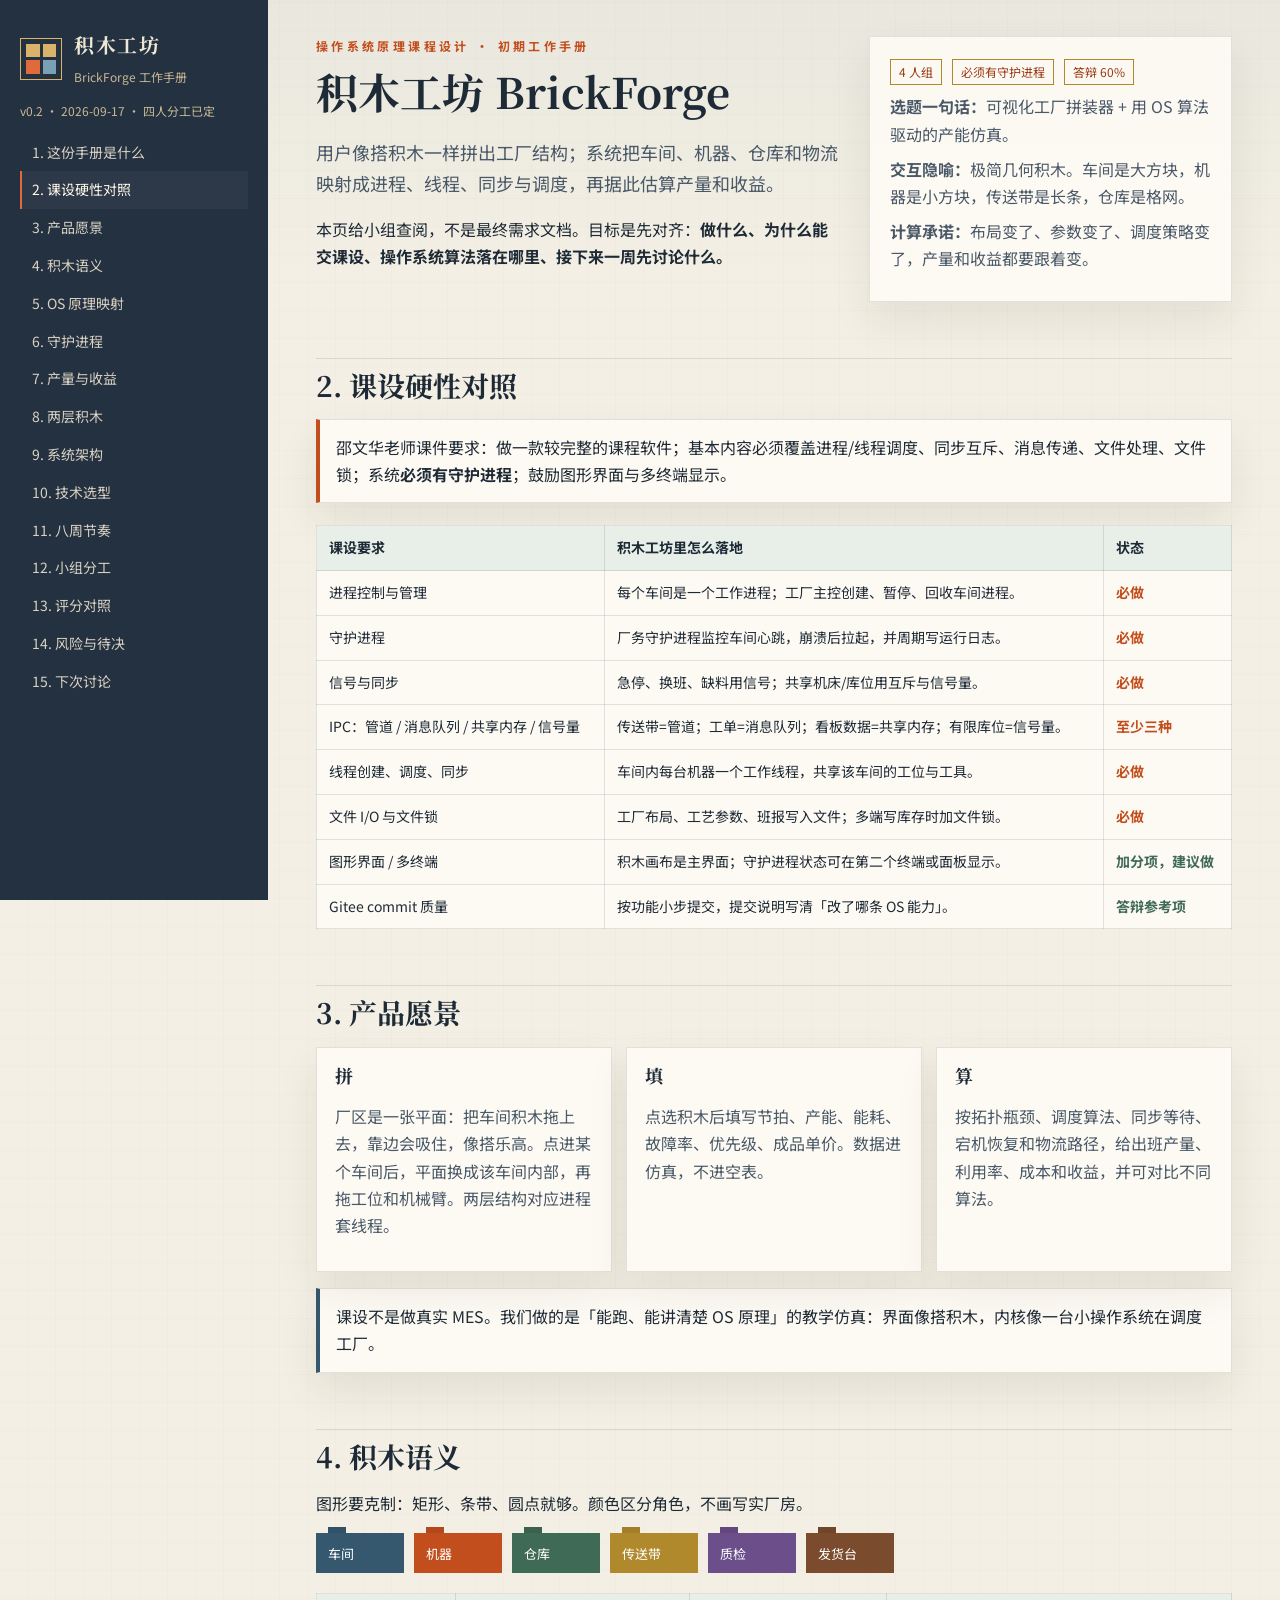
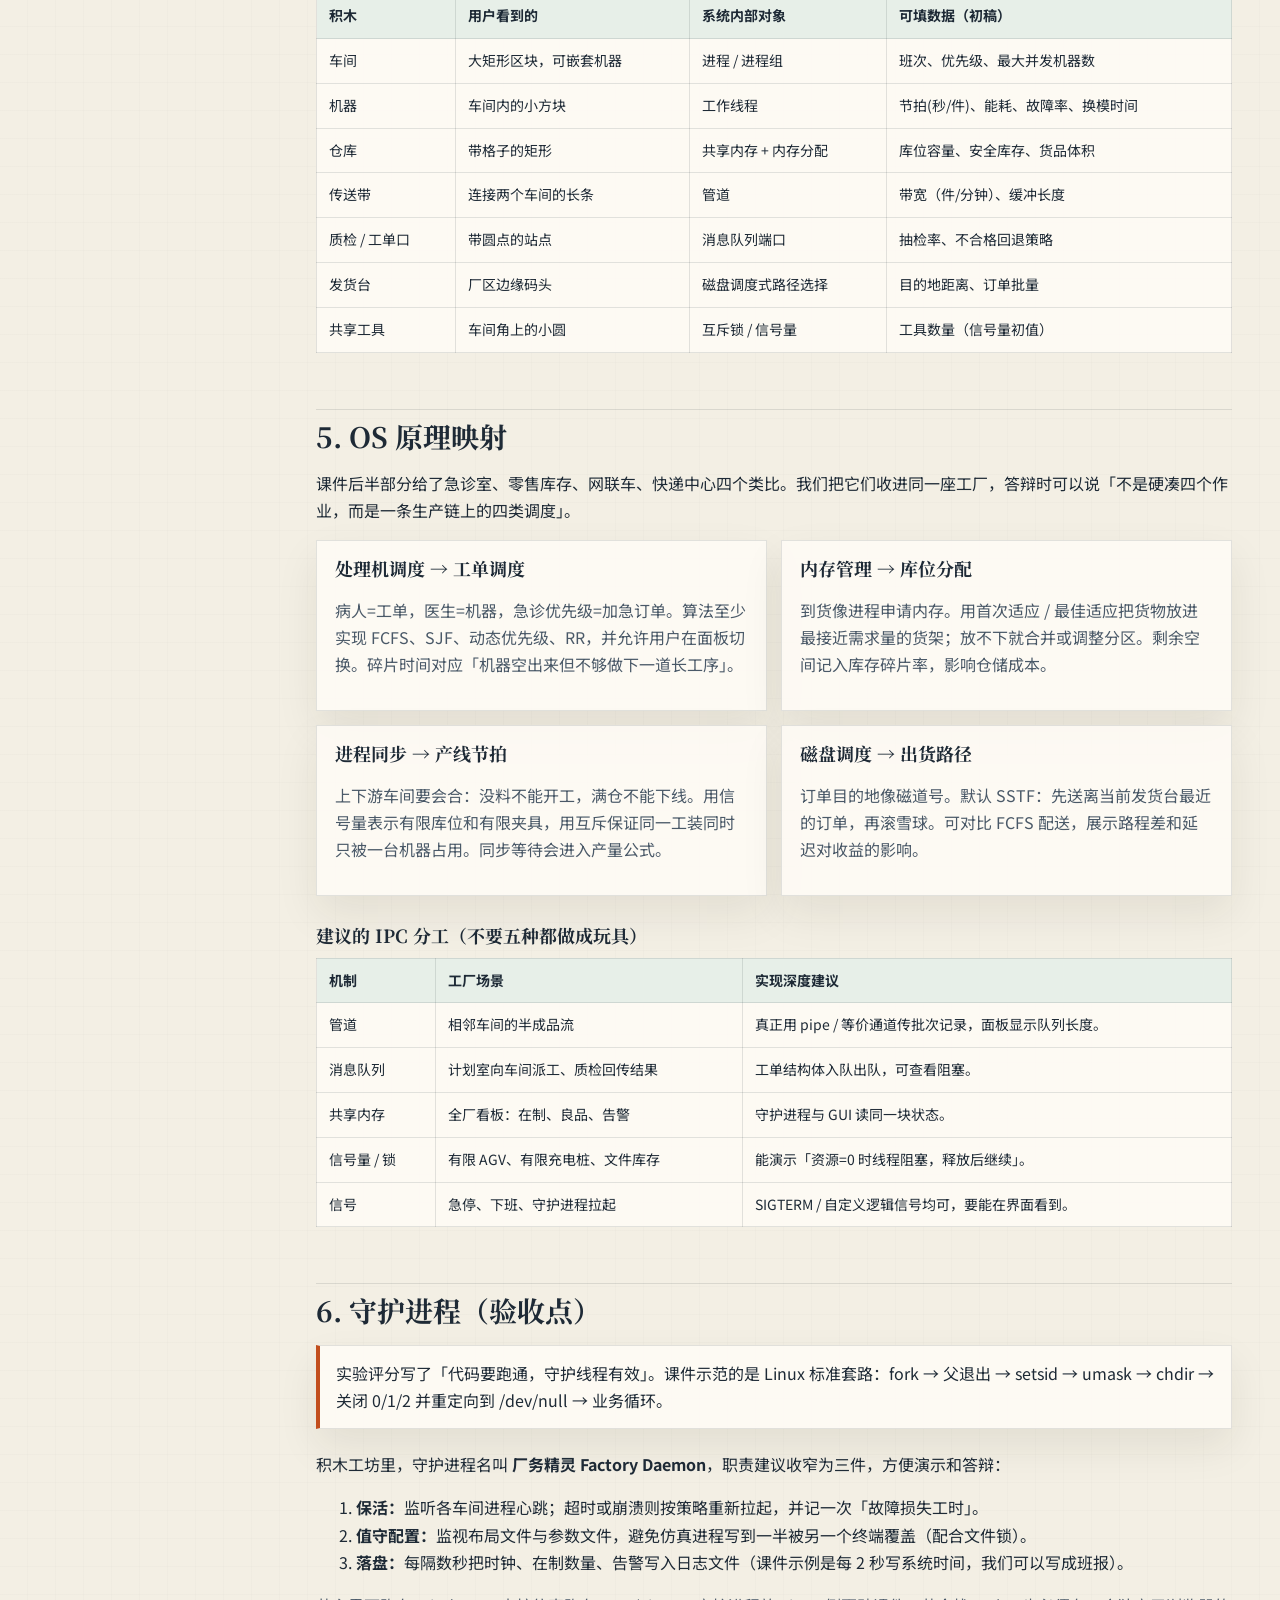
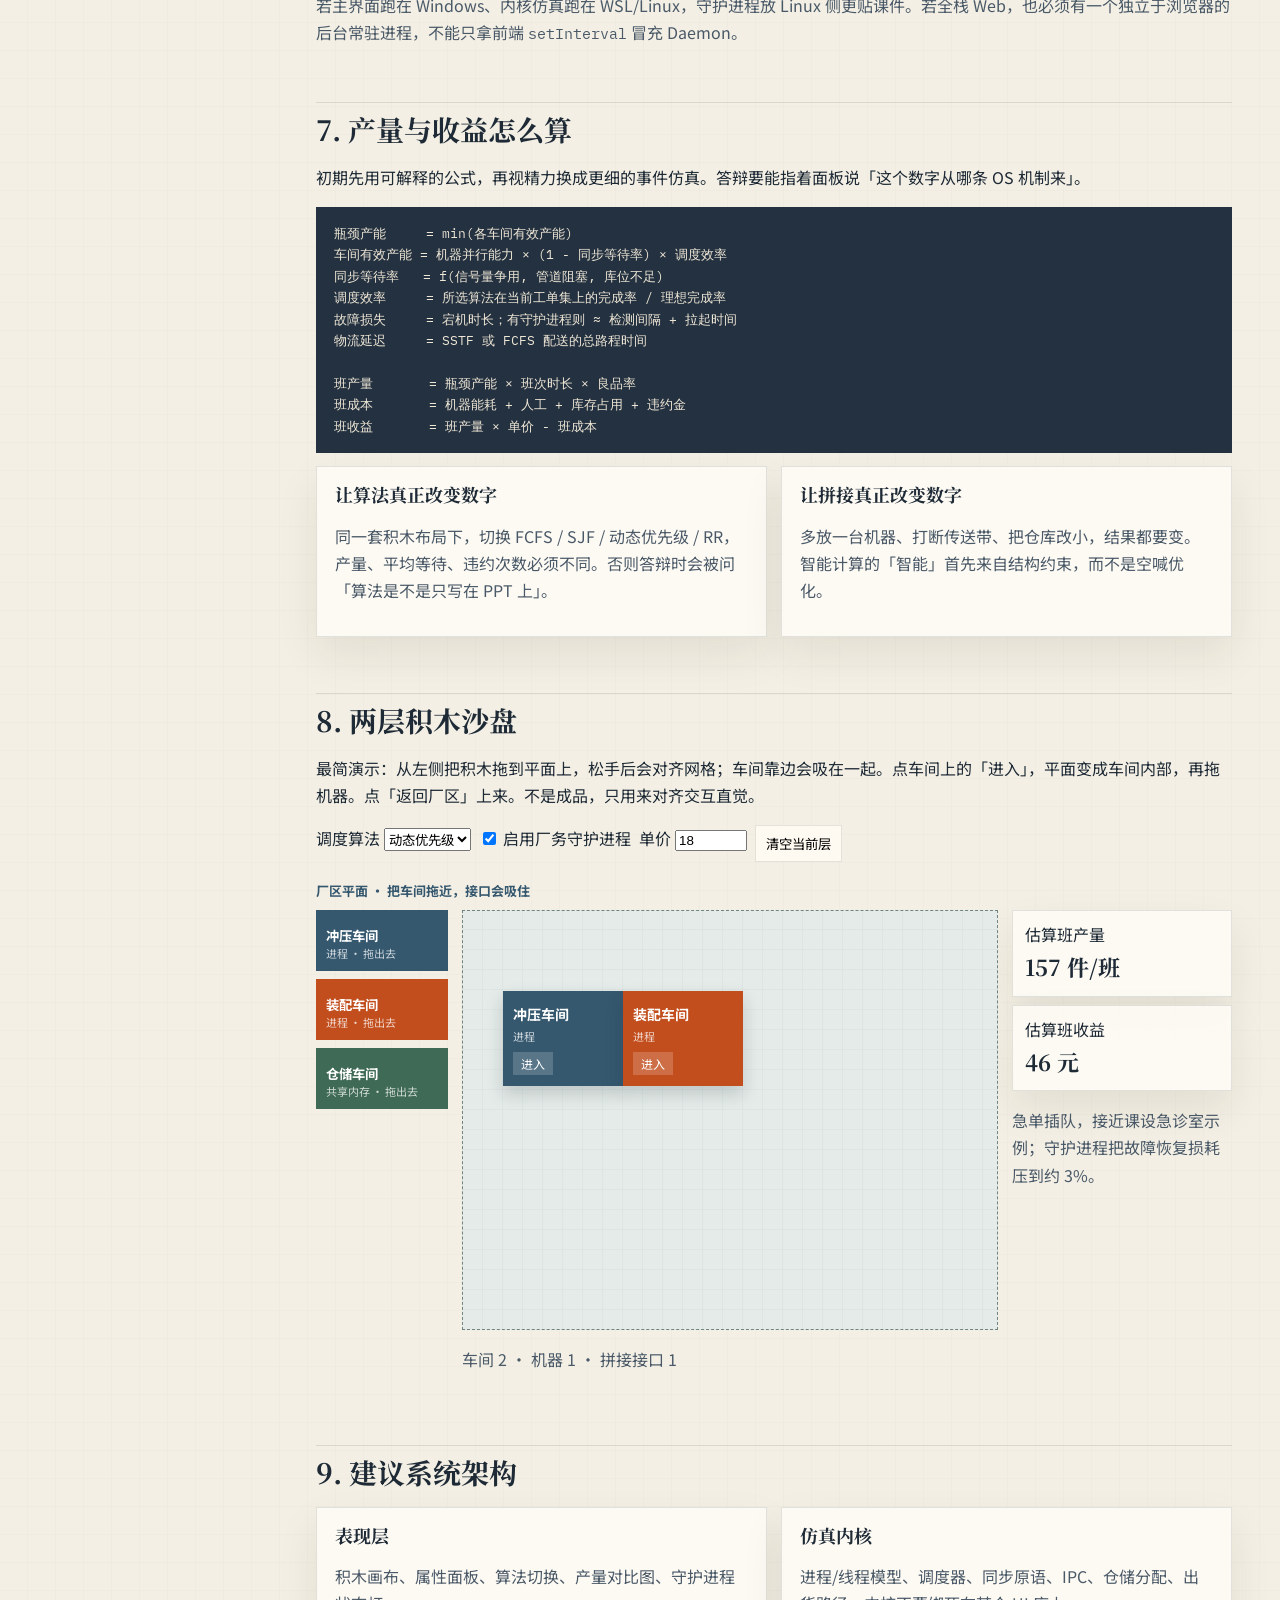
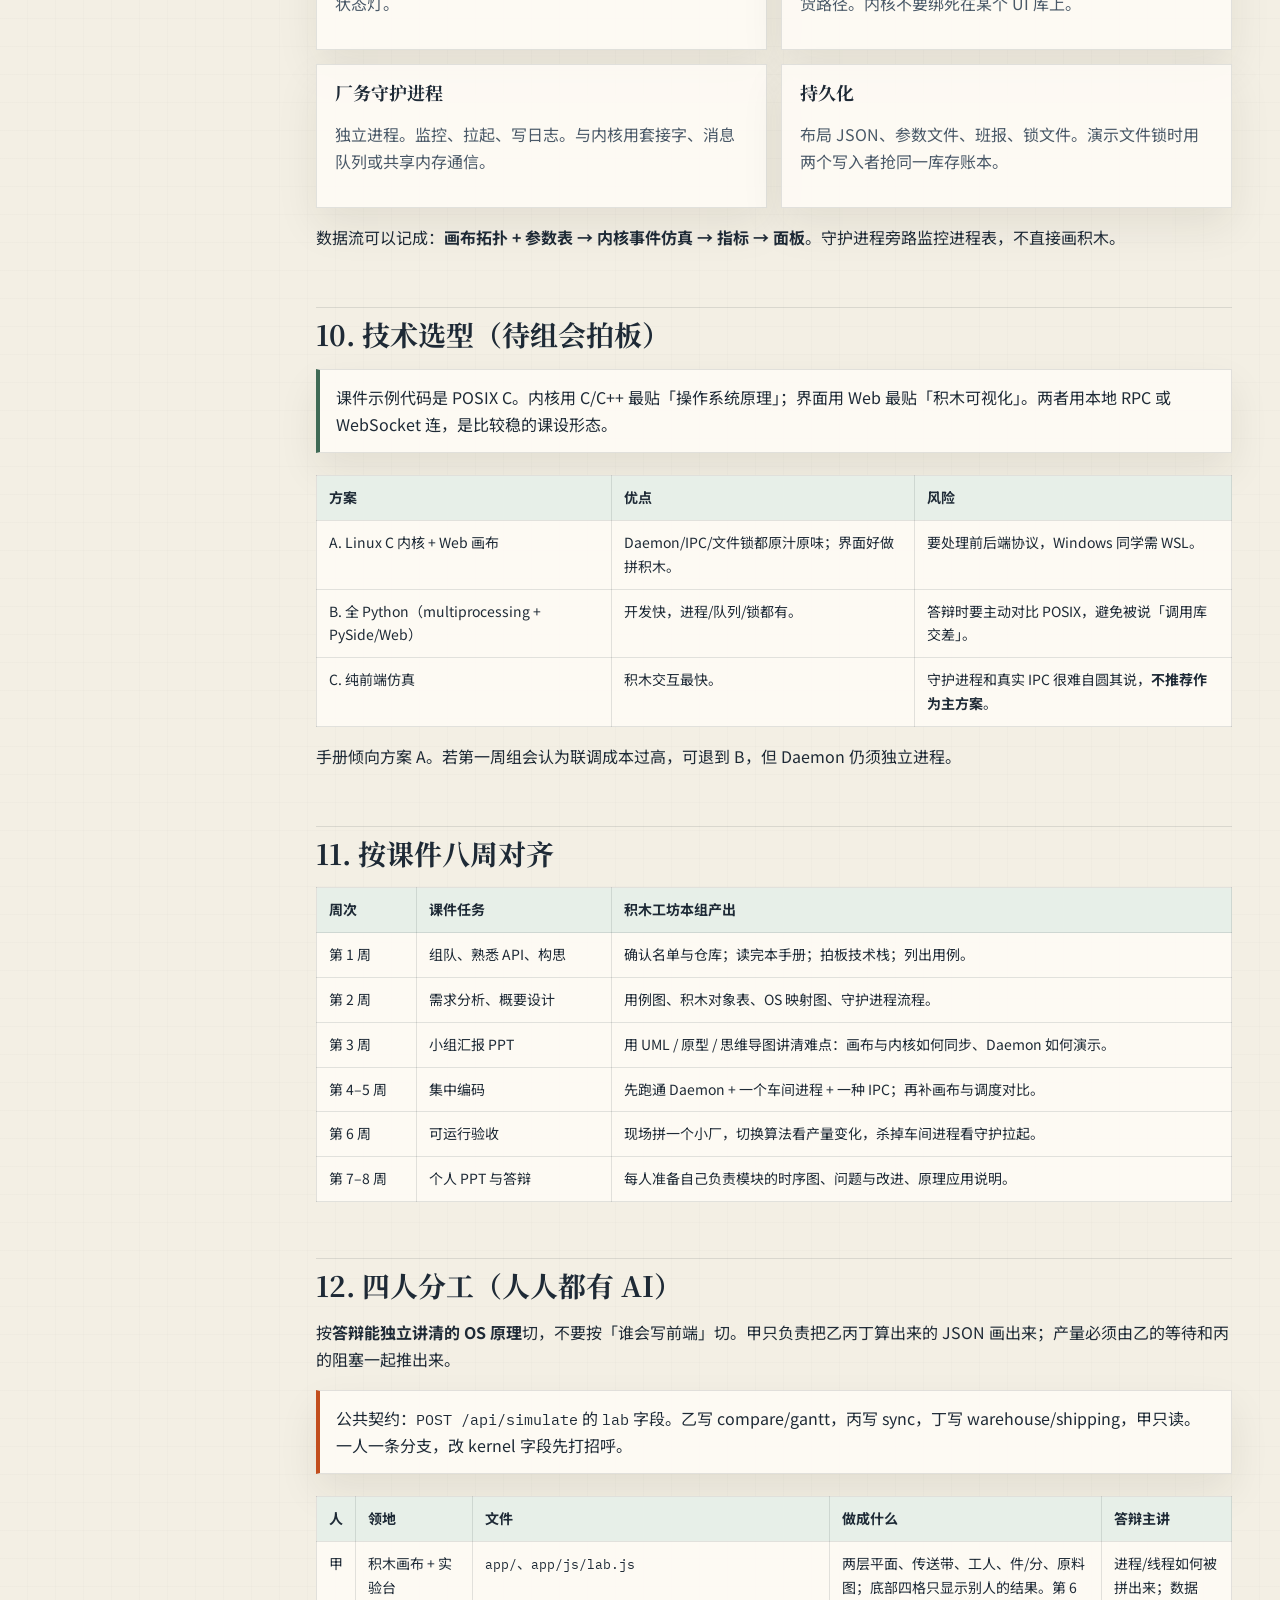
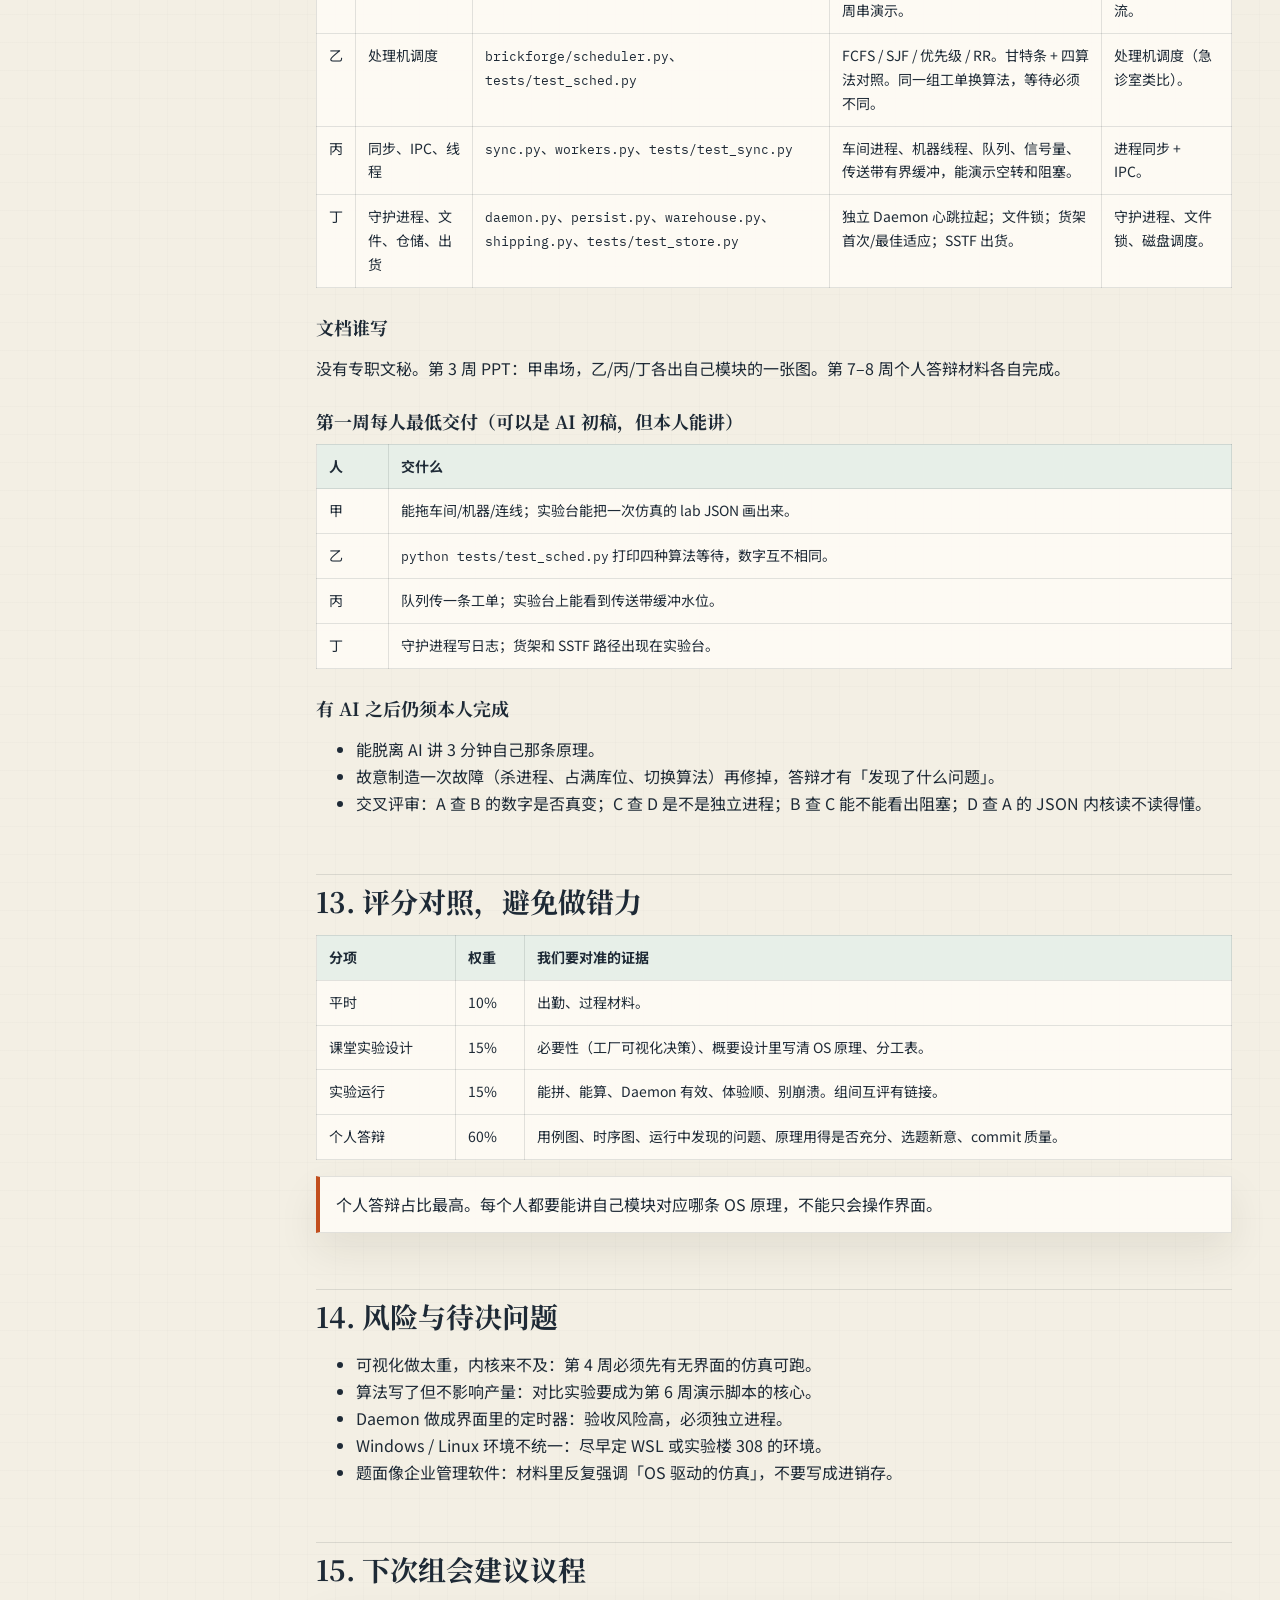
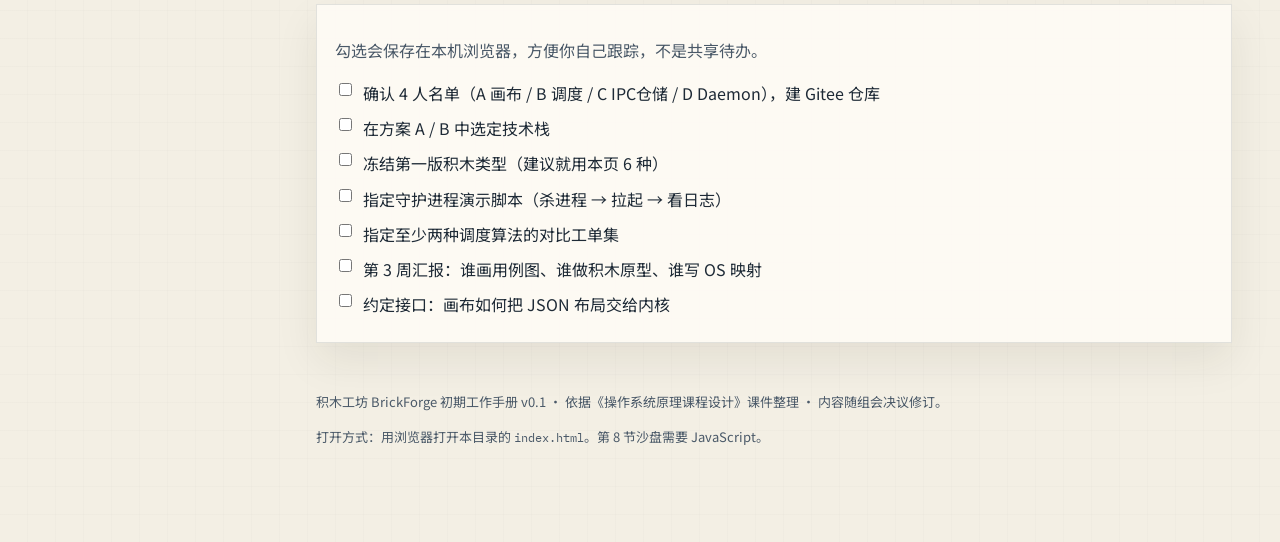
==== commit 1a6398e2: "Add the BrickForge factory app and kernel so the course project can run and persist on GitHub. Co-au" ====
--- a/handbook/index.html
+++ b/handbook/index.html
@@ -287,55 +287,55 @@
 
       <section id="roles">
         <h2>12. 四人分工（人人都有 AI）</h2>
-        <p>不按「会不会写代码」切，按<b>答辩能独立讲清的 OS 原理</b>切。产量/收益不再单列第五人：数字必须由 B 的调度和 C 的阻塞共同推出来，A 只负责显示。</p>
-        <div class="callout">公共契约（四人都要遵守，禁止各让 AI 另起一套）：布局 JSON、指标 JSON、一人一条分支、第 6 周共用演示脚本。</div>
-        <table>
-          <thead>
-            <tr><th>人</th><th>领地</th><th>做成什么</th><th>答辩主讲</th><th>别人不准动</th></tr>
+        <p>按<b>答辩能独立讲清的 OS 原理</b>切，不要按「谁会写前端」切。甲只负责把乙丙丁算出来的 JSON 画出来；产量必须由乙的等待和丙的阻塞一起推出来。</p>
+        <div class="callout">公共契约：<code>POST /api/simulate</code> 的 <code>lab</code> 字段。乙写 compare/gantt，丙写 sync，丁写 warehouse/shipping，甲只读。一人一条分支，改 kernel 字段先打招呼。</div>
+        <table>
+          <thead>
+            <tr><th>人</th><th>领地</th><th>文件</th><th>做成什么</th><th>答辩主讲</th></tr>
           </thead>
           <tbody>
             <tr>
-              <td>A</td>
-              <td>积木画布 + 协议</td>
-              <td>厂区拖车间、点进车间拖机器、属性表。维护两份 JSON 的字段说明。第 3/6 周把演示串起来。</td>
-              <td>进程/线程如何被用户拼出来；数据流。</td>
-              <td>不写调度器、不写 Daemon。</td>
+              <td>甲</td>
+              <td>积木画布 + 实验台</td>
+              <td><code>app/</code>、<code>app/js/lab.js</code></td>
+              <td>两层平面、传送带、工人、件/分、原料图；底部四格只显示别人的结果。第 6 周串演示。</td>
+              <td>进程/线程如何被拼出来；数据流。</td>
             </tr>
             <tr>
-              <td>B</td>
-              <td>进程 / 线程 / 调度</td>
-              <td>车间=进程，机器=线程。FCFS、SJF、动态优先级、RR。同一布局切换算法，产量必须不同。</td>
+              <td>乙</td>
+              <td>处理机调度</td>
+              <td><code>brickforge/scheduler.py</code>、<code>tests/test_sched.py</code></td>
+              <td>FCFS / SJF / 优先级 / RR。甘特条 + 四算法对照。同一组工单换算法，等待必须不同。</td>
               <td>处理机调度（急诊室类比）。</td>
-              <td>不改画布 DOM，不写 fork 守护进程。</td>
             </tr>
             <tr>
-              <td>C</td>
-              <td>同步、IPC、仓储</td>
-              <td>管道、消息队列、信号量、共享内存至少落地三种，能演示阻塞。库位用首次/最佳适应。</td>
-              <td>进程同步 + 内存管理（库存货架）。</td>
-              <td>不改四种调度算法本体。</td>
+              <td>丙</td>
+              <td>同步、IPC、线程</td>
+              <td><code>sync.py</code>、<code>workers.py</code>、<code>tests/test_sync.py</code></td>
+              <td>车间进程、机器线程、队列、信号量、传送带有界缓冲，能演示空转和阻塞。</td>
+              <td>进程同步 + IPC。</td>
             </tr>
             <tr>
-              <td>D</td>
-              <td>守护进程、文件、出货</td>
-              <td>独立 Daemon：心跳、崩溃拉起、写日志。布局/库存文件锁。发货台 SSTF。</td>
-              <td>守护进程创建流程、文件锁、磁盘调度类比。</td>
-              <td>不许用前端 setInterval 冒充 Daemon。</td>
+              <td>丁</td>
+              <td>守护进程、文件、仓储、出货</td>
+              <td><code>daemon.py</code>、<code>persist.py</code>、<code>warehouse.py</code>、<code>shipping.py</code>、<code>tests/test_store.py</code></td>
+              <td>独立 Daemon 心跳拉起；文件锁；货架首次/最佳适应；SSTF 出货。</td>
+              <td>守护进程、文件锁、磁盘调度。</td>
             </tr>
           </tbody>
         </table>
         <h3>文档谁写</h3>
-        <p>没有专职文秘。第 3 周 PPT：A 串场，B/C/D 各出自己模块的一张图。第 7–8 周个人答辩材料各自完成。Gitee 规范由 A 起草一页，四人一起遵守。</p>
+        <p>没有专职文秘。第 3 周 PPT：甲串场，乙/丙/丁各出自己模块的一张图。第 7–8 周个人答辩材料各自完成。</p>
         <h3>第一周每人最低交付（可以是 AI 初稿，但本人能讲）</h3>
         <table>
           <thead>
             <tr><th>人</th><th>交什么</th></tr>
           </thead>
           <tbody>
-            <tr><td>A</td><td>布局 JSON 字段草稿 + 手册沙盘同款交互说明（两层平面）。</td></tr>
-            <tr><td>B</td><td>无界面调度小程序：同一组工单，四种算法打印完成时间和平均等待。</td></tr>
-            <tr><td>C</td><td>两个进程用一种 IPC 传一条工单；另写信号量=0 时阻塞的最小例子。</td></tr>
-            <tr><td>D</td><td>按课件流程拉起一个 Daemon，杀掉再拉起，并往文件追加一行日志。</td></tr>
+            <tr><td>甲</td><td>能拖车间/机器/连线；实验台能把一次仿真的 lab JSON 画出来。</td></tr>
+            <tr><td>乙</td><td><code>python tests/test_sched.py</code> 打印四种算法等待，数字互不相同。</td></tr>
+            <tr><td>丙</td><td>队列传一条工单；实验台上能看到传送带缓冲水位。</td></tr>
+            <tr><td>丁</td><td>守护进程写日志；货架和 SSTF 路径出现在实验台。</td></tr>
           </tbody>
         </table>
         <h3>有 AI 之后仍须本人完成</h3>
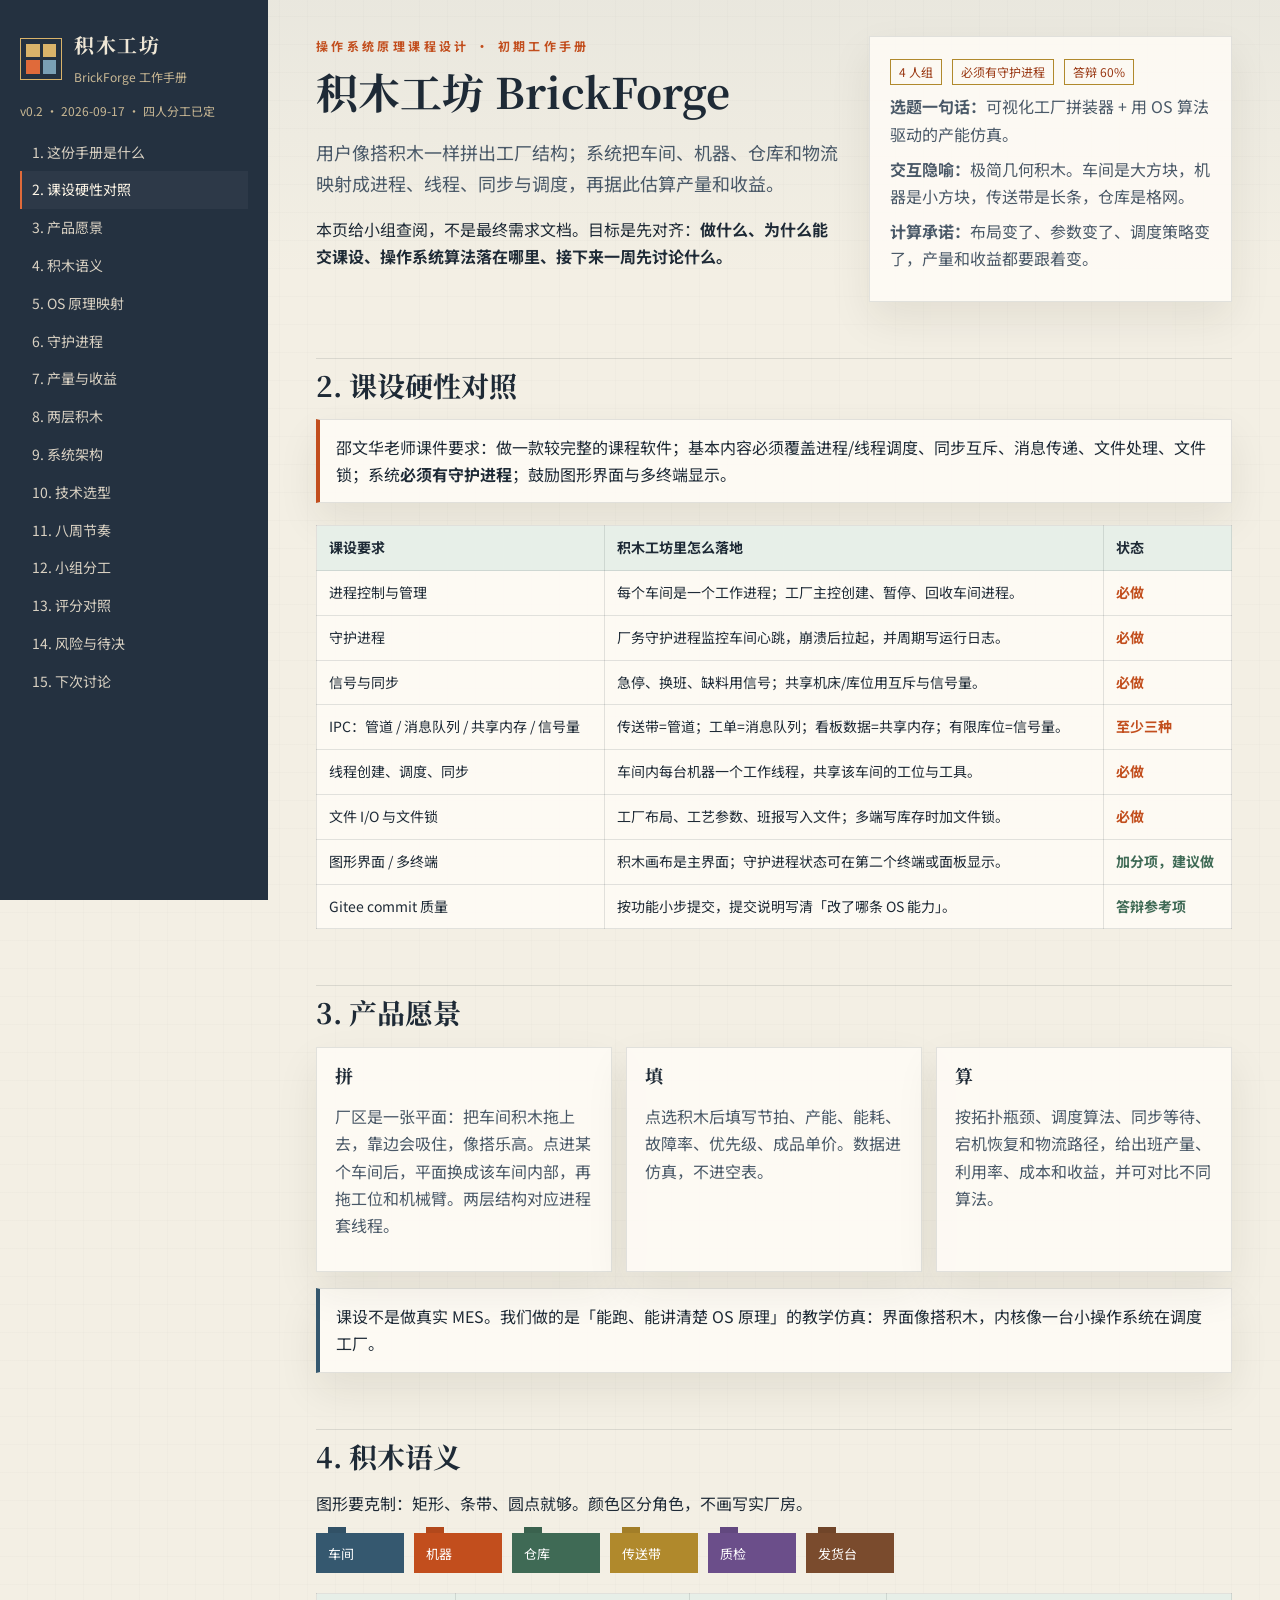
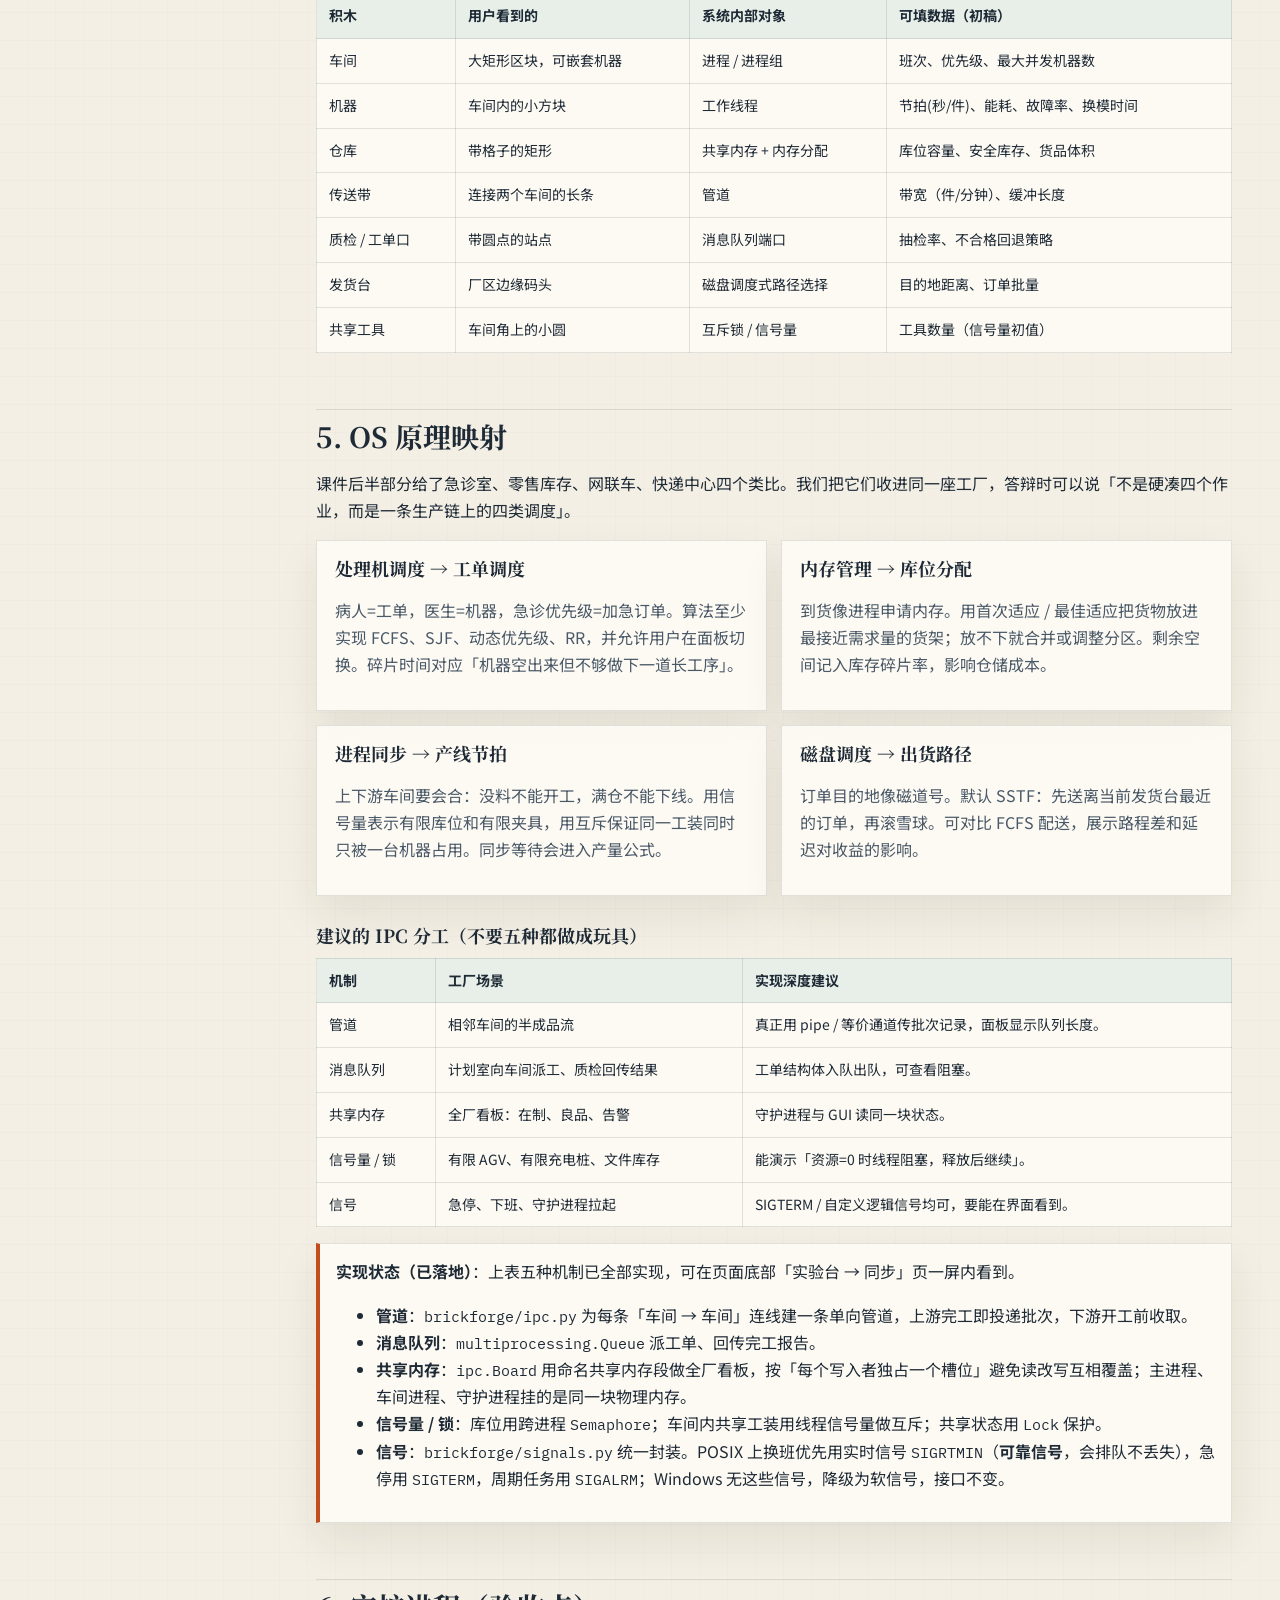
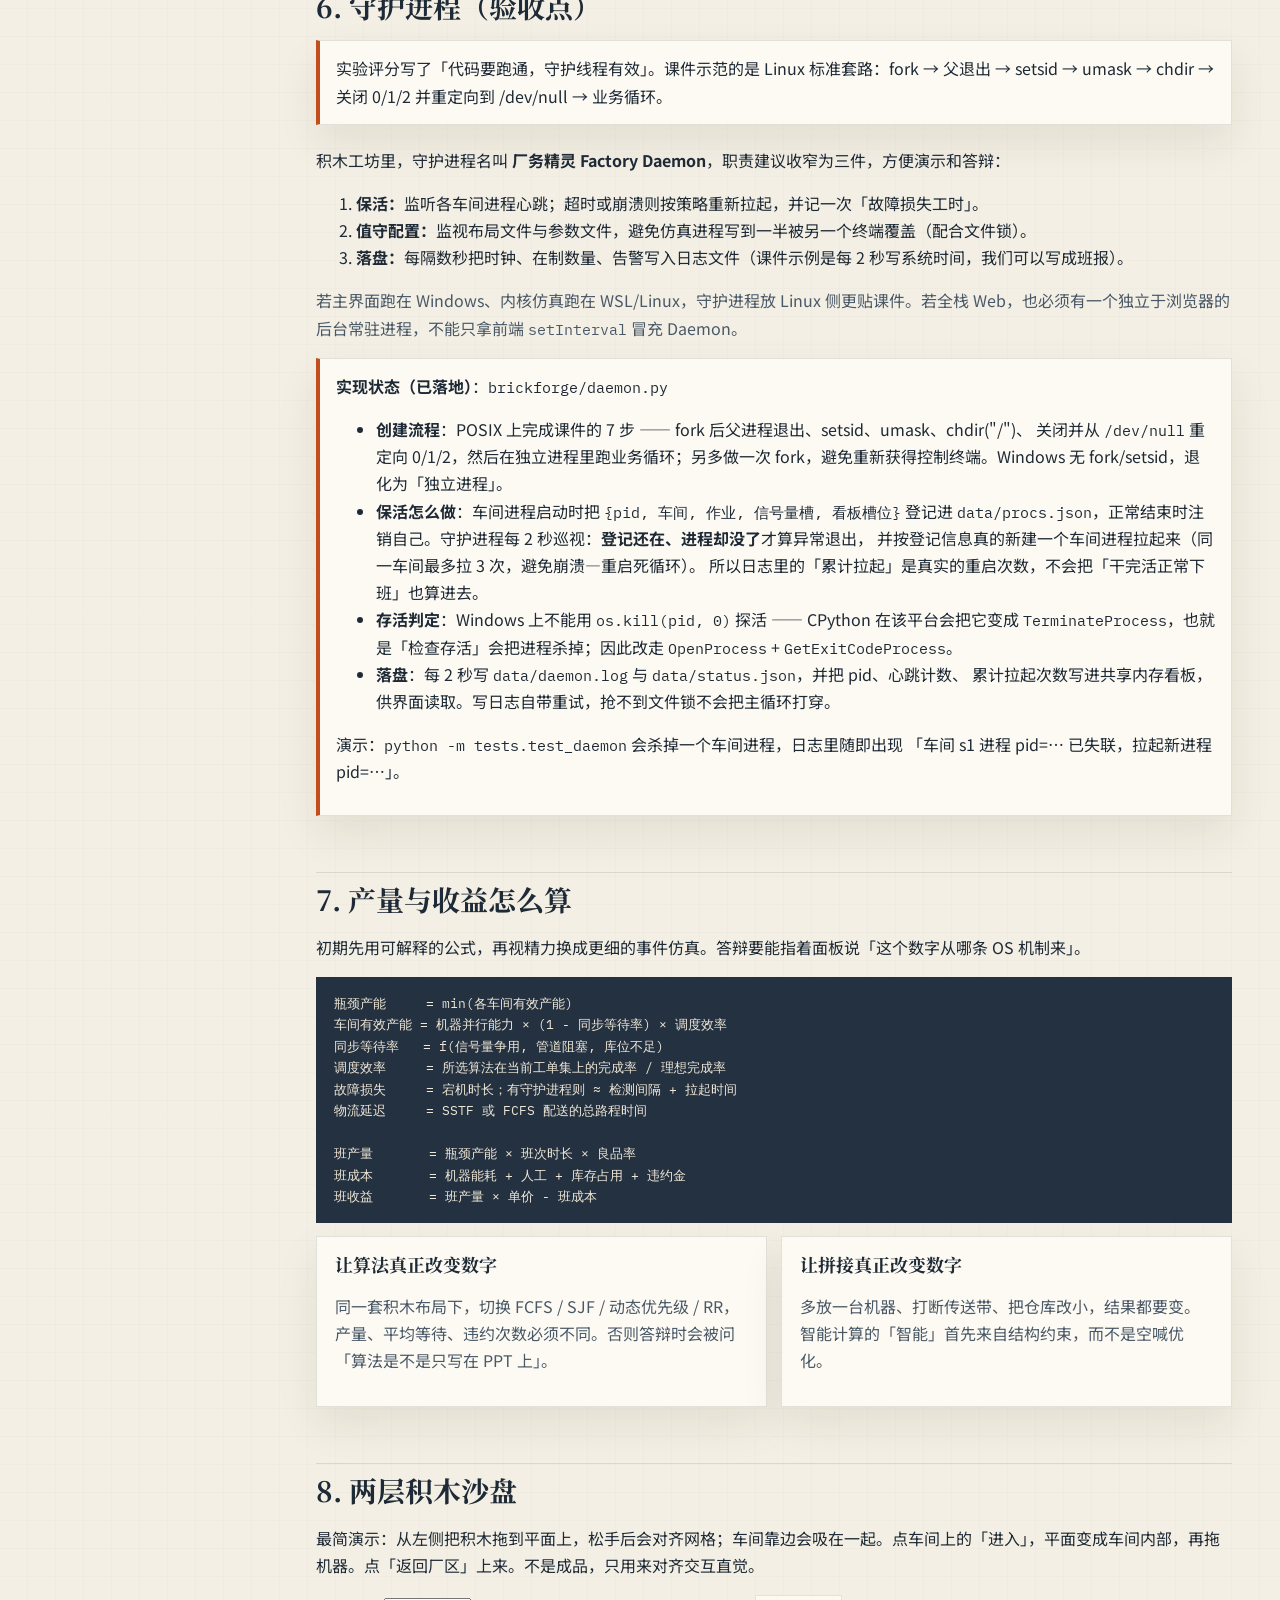
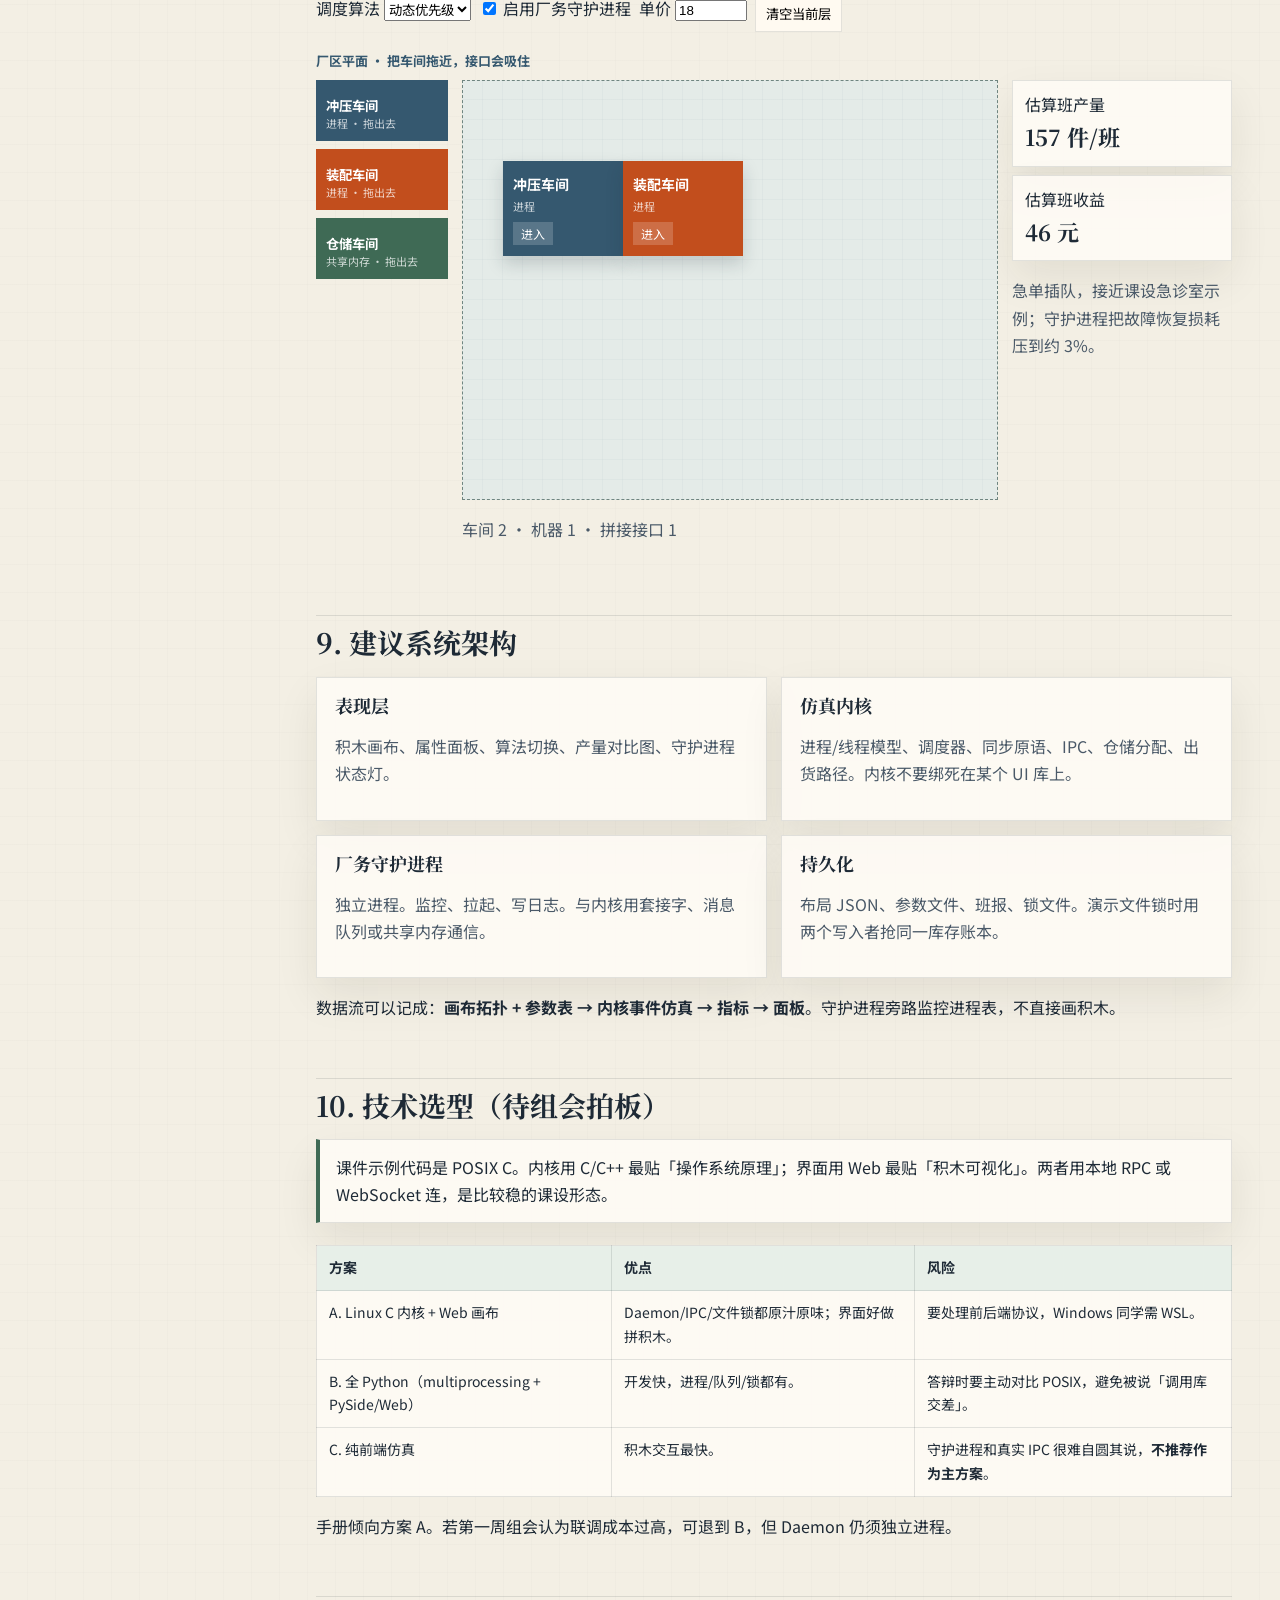
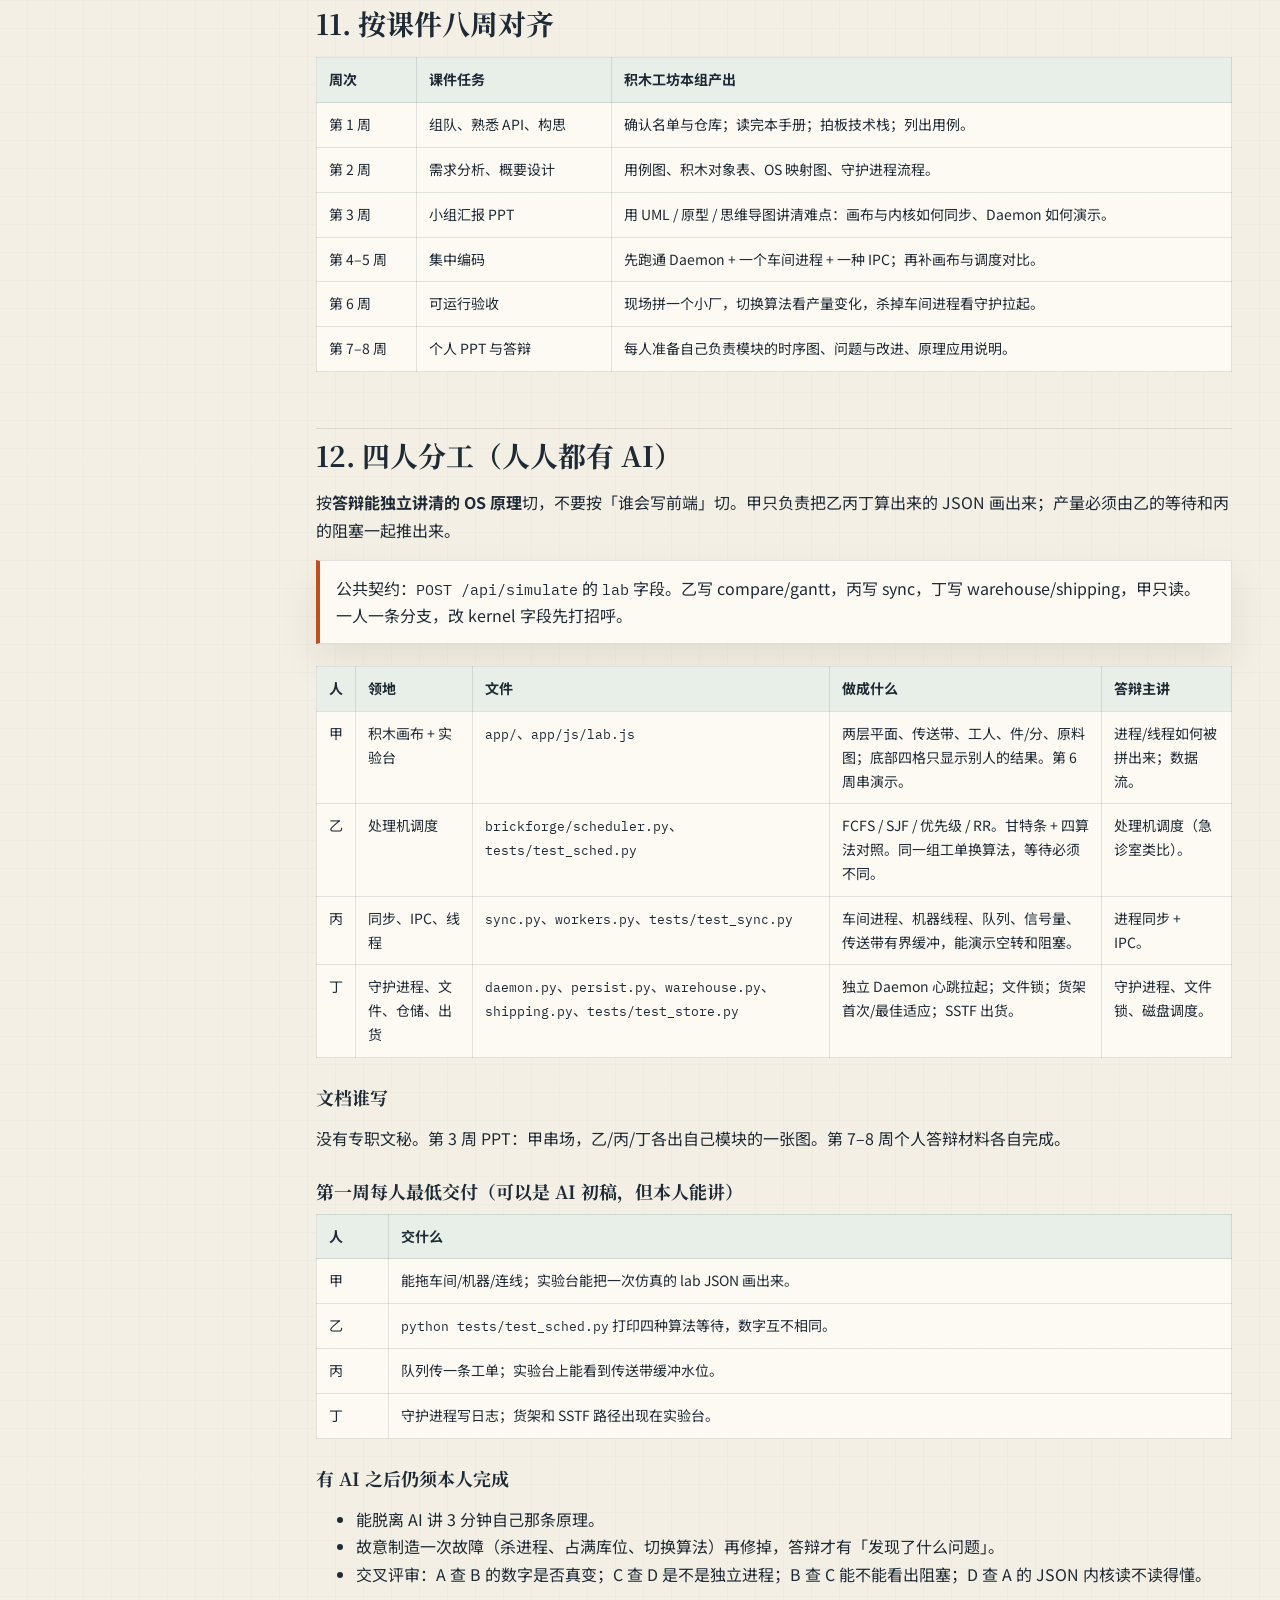
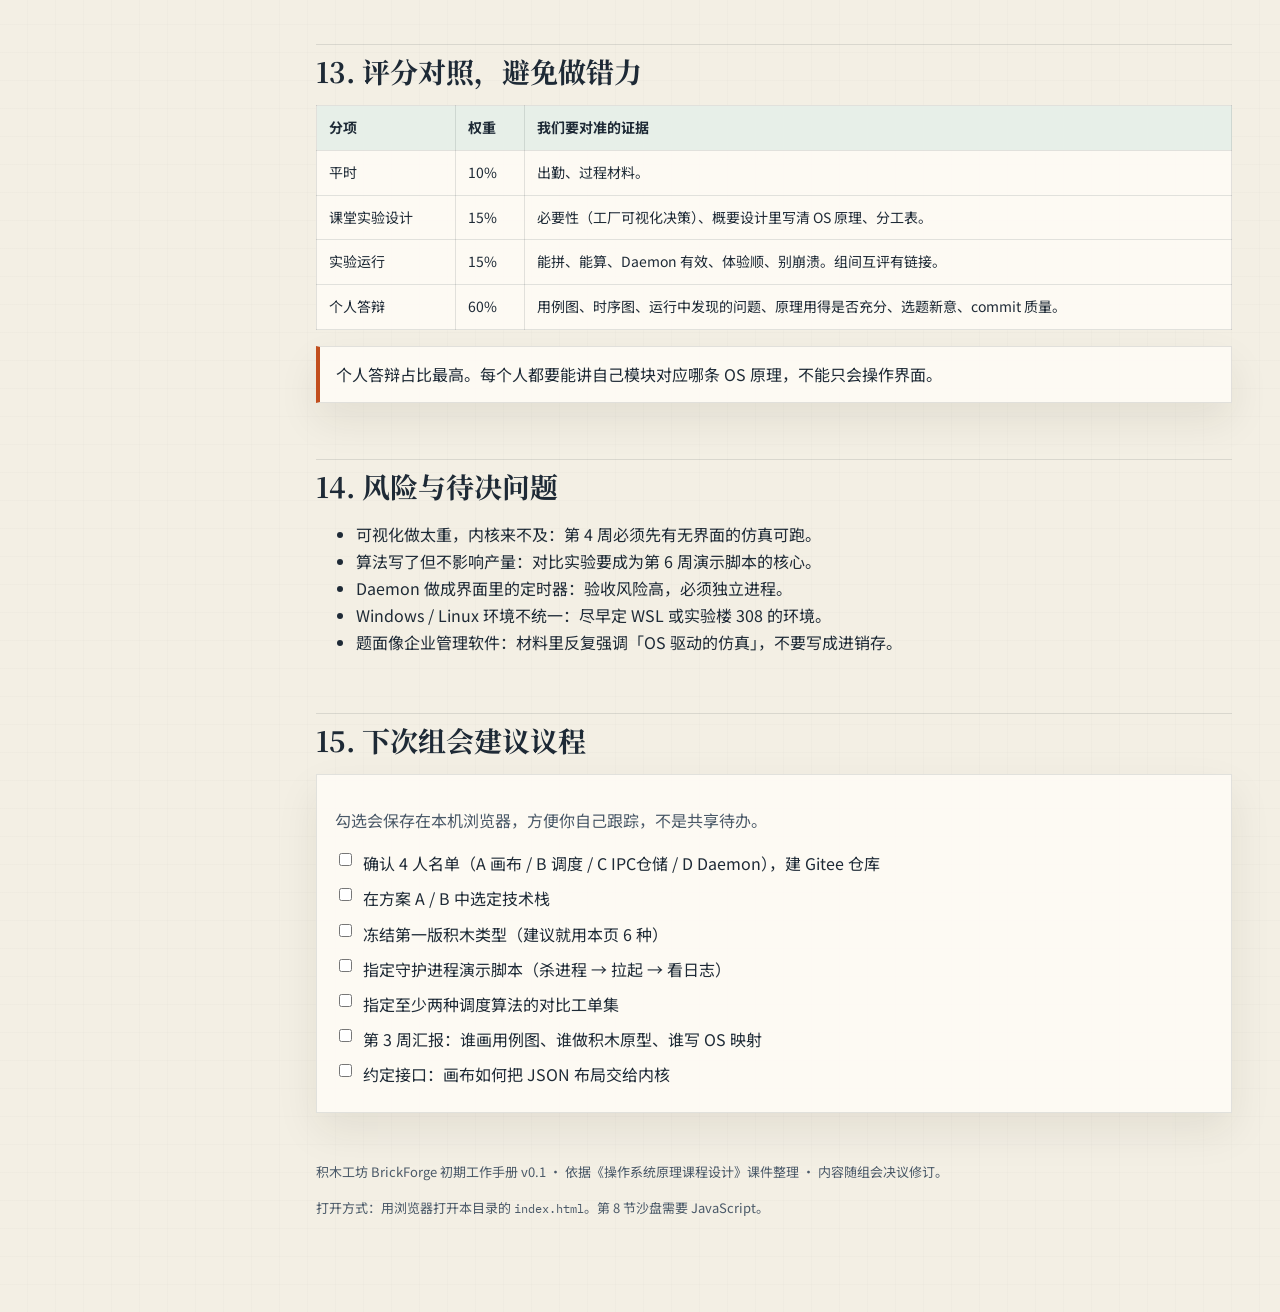
==== commit 17b89d09: "﻿feat: 补齐课件要求的操作系统原语与实验台 按《操作系统原理课程设计》课件逐项补齐原先缺失的部分：  - 信号（课件第4页）：新增 signals.py，封装信号处理程序与可靠信号。   POS" ====
--- a/handbook/index.html
+++ b/handbook/index.html
@@ -158,6 +158,17 @@
             <tr><td>信号</td><td>急停、下班、守护进程拉起</td><td>SIGTERM / 自定义逻辑信号均可，要能在界面看到。</td></tr>
           </tbody>
         </table>
+
+        <div class="callout">
+          <b>实现状态（已落地）</b>：上表五种机制已全部实现，可在页面底部「实验台 → 同步」页一屏内看到。
+          <ul>
+            <li><b>管道</b>：<code>brickforge/ipc.py</code> 为每条「车间 → 车间」连线建一条单向管道，上游完工即投递批次，下游开工前收取。</li>
+            <li><b>消息队列</b>：<code>multiprocessing.Queue</code> 派工单、回传完工报告。</li>
+            <li><b>共享内存</b>：<code>ipc.Board</code> 用命名共享内存段做全厂看板，按「每个写入者独占一个槽位」避免读改写互相覆盖；主进程、车间进程、守护进程挂的是同一块物理内存。</li>
+            <li><b>信号量 / 锁</b>：库位用跨进程 <code>Semaphore</code>；车间内共享工装用线程信号量做互斥；共享状态用 <code>Lock</code> 保护。</li>
+            <li><b>信号</b>：<code>brickforge/signals.py</code> 统一封装。POSIX 上换班优先用实时信号 <code>SIGRTMIN</code>（<b>可靠信号</b>，会排队不丢失），急停用 <code>SIGTERM</code>，周期任务用 <code>SIGALRM</code>；Windows 无这些信号，降级为软信号，接口不变。</li>
+          </ul>
+        </div>
       </section>
 
       <section id="daemon-plan">
@@ -170,6 +181,25 @@
           <li><b>落盘：</b>每隔数秒把时钟、在制数量、告警写入日志文件（课件示例是每 2 秒写系统时间，我们可以写成班报）。</li>
         </ol>
         <p class="muted">若主界面跑在 Windows、内核仿真跑在 WSL/Linux，守护进程放 Linux 侧更贴课件。若全栈 Web，也必须有一个独立于浏览器的后台常驻进程，不能只拿前端 <code>setInterval</code> 冒充 Daemon。</p>
+
+        <div class="callout">
+          <b>实现状态（已落地）</b>：<code>brickforge/daemon.py</code>
+          <ul>
+            <li><b>创建流程</b>：POSIX 上完成课件的 7 步 —— fork 后父进程退出、setsid、umask、chdir("/")、
+              关闭并从 <code>/dev/null</code> 重定向 0/1/2，然后在独立进程里跑业务循环；另多做一次 fork，避免重新获得控制终端。Windows 无 fork/setsid，退化为「独立进程」。</li>
+            <li><b>保活怎么做</b>：车间进程启动时把 <code>{pid, 车间, 作业, 信号量槽, 看板槽位}</code> 登记进
+              <code>data/procs.json</code>，正常结束时注销自己。守护进程每 2 秒巡视：<b>登记还在、进程却没了</b>才算异常退出，
+              并按登记信息真的新建一个车间进程拉起来（同一车间最多拉 3 次，避免崩溃—重启死循环）。
+              所以日志里的「累计拉起」是真实的重启次数，不会把「干完活正常下班」也算进去。</li>
+            <li><b>存活判定</b>：Windows 上不能用 <code>os.kill(pid, 0)</code> 探活 —— CPython 在该平台会把它变成
+              <code>TerminateProcess</code>，也就是「检查存活」会把进程杀掉；因此改走
+              <code>OpenProcess</code> + <code>GetExitCodeProcess</code>。</li>
+            <li><b>落盘</b>：每 2 秒写 <code>data/daemon.log</code> 与 <code>data/status.json</code>，并把 pid、心跳计数、
+              累计拉起次数写进共享内存看板，供界面读取。写日志自带重试，抢不到文件锁不会把主循环打穿。</li>
+          </ul>
+          <p>演示：<code>python -m tests.test_daemon</code> 会杀掉一个车间进程，日志里随即出现
+            「车间 s1 进程 pid=… 已失联，拉起新进程 pid=…」。</p>
+        </div>
       </section>
 
       <section id="calc">
